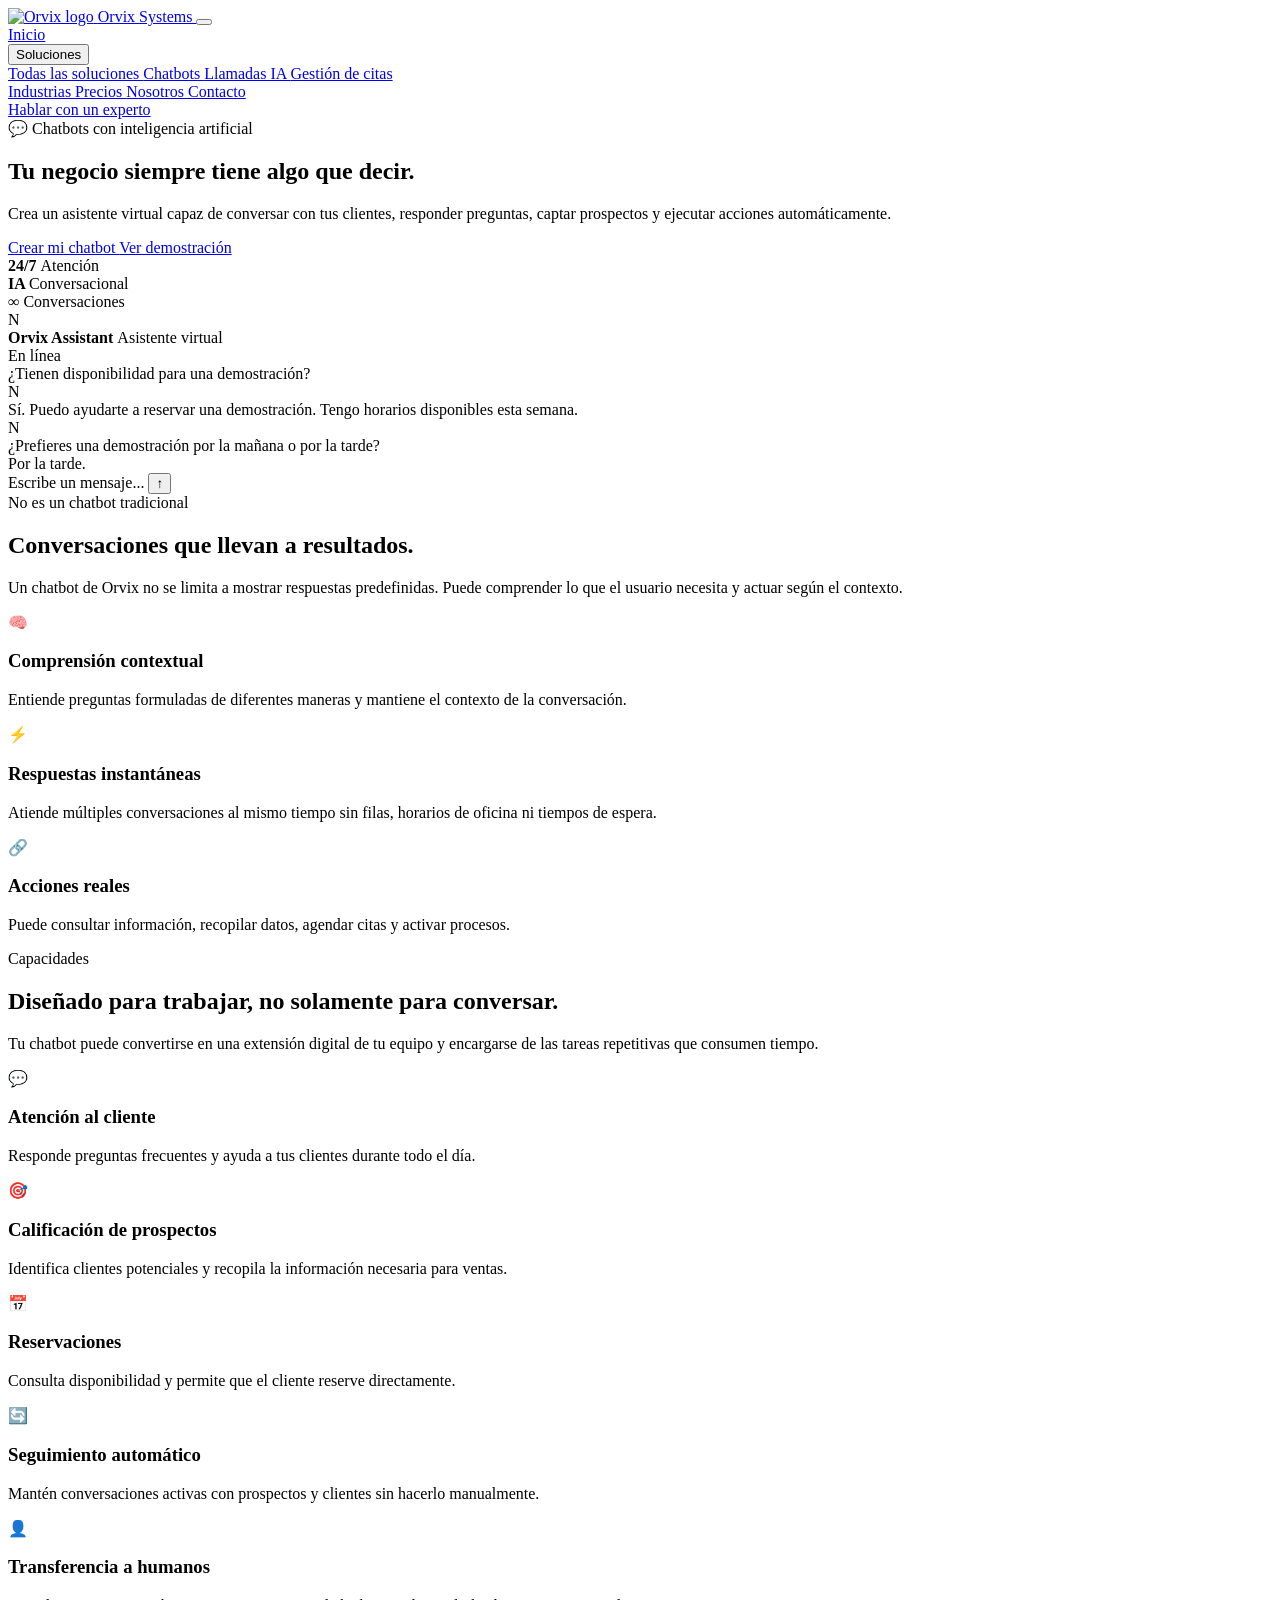
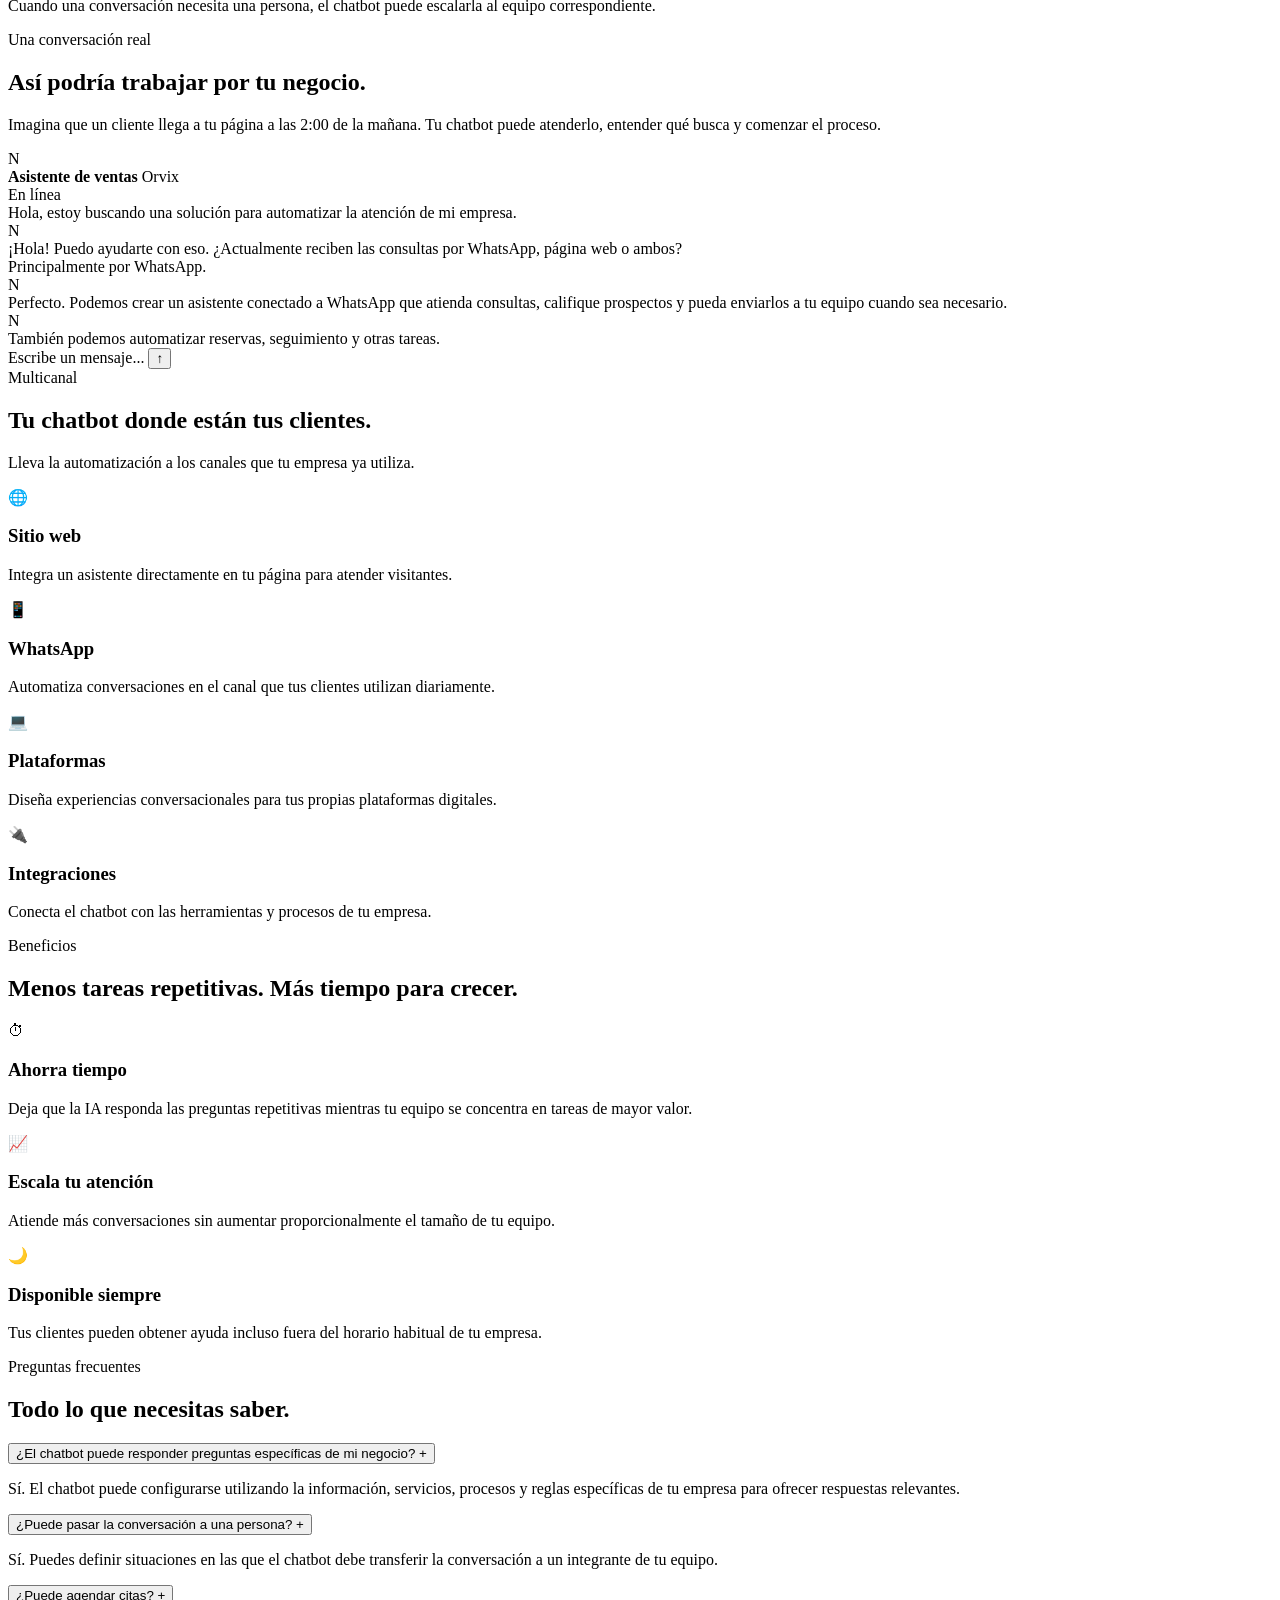
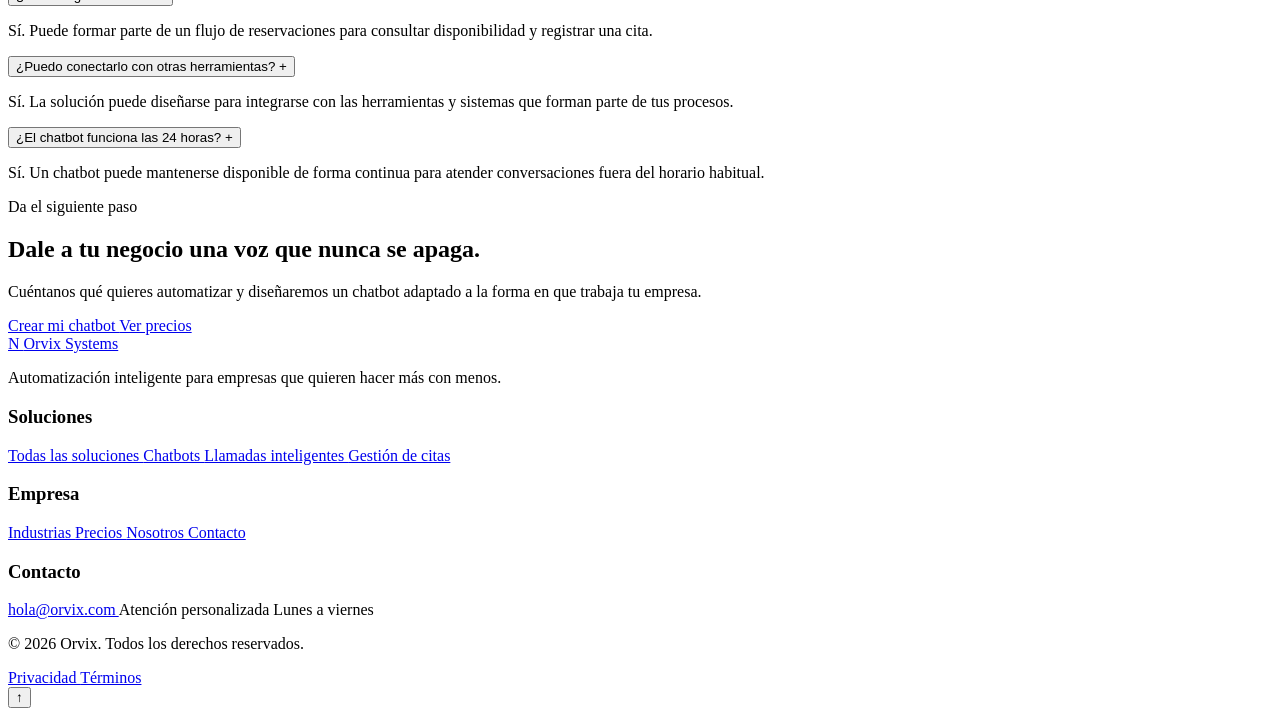
==== chatbots.html @ 1e793311 "Add files via upload" ====
<!DOCTYPE html>
<html lang="es">
<head>
    <meta charset="UTF-8">

    <meta
        name="viewport"
        content="width=device-width, initial-scale=1.0"
    >

    <meta
        name="description"
        content="Orvix crea soluciones de automatización inteligente para empresas: chatbots, llamadas automatizadas, gestión de citas y atención al cliente."
    >

    <meta
        name="keywords"
        content="Orvix, automatización, inteligencia artificial, chatbots, llamadas automatizadas, citas, WhatsApp, atención al cliente"
    >

    <meta name="author" content="Orvix">

    <title>Orvix Systems | Automatización inteligente para empresas</title>

    <!-- Favicon -->
    <link rel="icon" href="img/logo_orvix.jpeg">

    <!-- Tipografía -->
    <link rel="preconnect" href="https://fonts.googleapis.com">
    <link rel="preconnect" href="https://fonts.gstatic.com" crossorigin>

    <link
        href="https://fonts.googleapis.com/css2?family=Inter:wght@400;500;600;700;800&display=swap"
        rel="stylesheet"
    >

    <!-- CSS -->
    <link rel="stylesheet" href="css/style.css">
    <link rel="stylesheet" href="css/responsibe.css">
</head>

<body>

    <!-- =========================================================
         HEADER
    ========================================================== -->

    <header class="site-header">

        <div class="container">

            <nav class="navbar">

                <a href="index.html" class="logo" aria-label="Orvix inicio">

                    <span class="logo-mark">
                        <img src="img/logo_orvix.png" alt="Orvix logo" width="30" height="30">
                    </span>

                    <span class="logo-text">
                        Orvix Systems
                    </span>

                </a>

                <button class="nav-toggle"
                        type="button"
                        aria-label="Abrir menú"
                        aria-expanded="false"
                        aria-controls="main-menu">
                    <span></span>
                    <span></span>
                    <span></span>
                </button>

                <div class="nav-menu" id="main-menu">

                    <a href="index.html"
                       class="nav-link">
                        Inicio
                    </a>

                    <div class="nav-dropdown">

                        <button class="nav-link nav-dropdown-toggle"
                                type="button"
                                aria-expanded="false">

                            Soluciones

                        </button>

                        <div class="nav-dropdown-menu">

                            <a href="soluciones.html"
                               class="nav-dropdown-link">

                                Todas las soluciones

                            </a>

                            <a href="chatbots.html"
                               class="nav-dropdown-link active">

                                    Chatbots

                            </a>

                            <a href="llamadas.html"
                               class="nav-dropdown-link">

                                    Llamadas IA

                            </a>

                            <a href="citas.html"
                               class="nav-dropdown-link">

                                    Gestión de citas

                            </a>

                        </div>

                    </div>

                    <a href="industrias.html"
                       class="nav-link">

                        Industrias

                    </a>

                    <a href="precios.html"
                       class="nav-link">

                        Precios

                    </a>

                    <a href="nosotros.html"
                       class="nav-link">

                        Nosotros

                    </a>

                    <a href="contacto.html"
                       class="nav-link">

                        Contacto

                    </a>

                    <div class="nav-actions">

                        <a href="contacto.html"
                           class="btn btn-primary btn-sm">

                            Hablar con un experto

                        </a>

                    </div>

                </div>

            </nav>

        </div>

    </header>

    <main>

        <!-- =====================================================
             HERO
        ====================================================== -->

        <section class="hero">

            <div class="container">

                <div class="grid grid-2">

                    <div class="hero-content">

                        <span class="hero-label">
                            💬 Chatbots con inteligencia artificial
                        </span>

                        <h1 class="hero-title">

                            Tu negocio siempre
                            <span class="text-primary">
                                tiene algo que decir.
                            </span>

                        </h1>

                        <p class="hero-description">

                            Crea un asistente virtual capaz de conversar con
                            tus clientes, responder preguntas, captar
                            prospectos y ejecutar acciones automáticamente.

                        </p>

                        <div class="hero-actions">

                            <a href="contacto.html"
                               class="btn btn-primary btn-lg">

                                Crear mi chatbot

                            </a>

                            <a href="#demo"
                               class="btn btn-secondary btn-lg">

                                Ver demostración

                            </a>

                        </div>

                        <div class="hero-trust">

                            <div class="hero-trust-item">

                                <strong>
                                    24/7
                                </strong>

                                <span>
                                    Atención
                                </span>

                            </div>

                            <div class="hero-trust-item">

                                <strong>
                                    IA
                                </strong>

                                <span>
                                    Conversacional
                                </span>

                            </div>

                            <div class="hero-trust-item">

                                <strong>
                                    ∞
                                </strong>

                                <span>
                                    Conversaciones
                                </span>

                            </div>

                        </div>

                    </div>

                    <!-- VISTA PREVIA DEL CHATBOT -->

                    <div class="hero-visual">

                        <div class="demo-panel">

                            <div class="demo-panel-header">

                                <div class="demo-user">

                                    <div class="demo-avatar">
                                        N
                                    </div>

                                    <div>

                                        <strong>
                                            Orvix Assistant
                                        </strong>

                                        <span>
                                            Asistente virtual
                                        </span>

                                    </div>

                                </div>

                                <span class="automation-status">

                                    <i></i>

                                    En línea

                                </span>

                            </div>

                            <div class="chat-messages">

                                <div class="chat-message user">

                                    <div class="chat-bubble">

                                        ¿Tienen disponibilidad para una
                                        demostración?

                                    </div>

                                </div>

                                <div class="chat-message bot">

                                    <div class="chat-avatar">
                                        N
                                    </div>

                                    <div class="chat-bubble">

                                        Sí. Puedo ayudarte a reservar una
                                        demostración. Tengo horarios
                                        disponibles esta semana.

                                    </div>

                                </div>

                                <div class="chat-message bot">

                                    <div class="chat-avatar">
                                        N
                                    </div>

                                    <div class="chat-bubble">

                                        ¿Prefieres una demostración por la
                                        mañana o por la tarde?

                                    </div>

                                </div>

                                <div class="chat-message user">

                                    <div class="chat-bubble">

                                        Por la tarde.

                                    </div>

                                </div>

                            </div>

                            <div class="demo-input">

                                <span>
                                    Escribe un mensaje...
                                </span>

                                <button type="button">
                                    ↑
                                </button>

                            </div>

                        </div>

                    </div>

                </div>

            </div>

        </section>

        <!-- =====================================================
             INTRO
        ====================================================== -->

        <section class="section section-light">

            <div class="container">

                <div class="section-header">

                    <span class="section-label">
                        No es un chatbot tradicional
                    </span>

                    <h2 class="section-title">

                        Conversaciones que
                        <span class="text-primary">
                            llevan a resultados.
                        </span>

                    </h2>

                    <p class="section-description">

                        Un chatbot de Orvix no se limita a mostrar respuestas
                        predefinidas. Puede comprender lo que el usuario
                        necesita y actuar según el contexto.

                    </p>

                </div>

                <div class="grid grid-3">

                    <article class="card card-hover fade-up">

                        <div class="card-body">

                            <div class="card-icon">
                                🧠
                            </div>

                            <h3 class="card-title">
                                Comprensión contextual
                            </h3>

                            <p class="card-description">

                                Entiende preguntas formuladas de diferentes
                                maneras y mantiene el contexto de la
                                conversación.

                            </p>

                        </div>

                    </article>

                    <article class="card card-hover fade-up">

                        <div class="card-body">

                            <div class="card-icon">
                                ⚡
                            </div>

                            <h3 class="card-title">
                                Respuestas instantáneas
                            </h3>

                            <p class="card-description">

                                Atiende múltiples conversaciones al mismo
                                tiempo sin filas, horarios de oficina ni
                                tiempos de espera.

                            </p>

                        </div>

                    </article>

                    <article class="card card-hover fade-up">

                        <div class="card-body">

                            <div class="card-icon card-icon--green">
                                🔗
                            </div>

                            <h3 class="card-title">
                                Acciones reales
                            </h3>

                            <p class="card-description">

                                Puede consultar información, recopilar datos,
                                agendar citas y activar procesos.

                            </p>

                        </div>

                    </article>

                </div>

            </div>

        </section>

        <!-- =====================================================
             CAPABILITIES
        ====================================================== -->

        <section class="section">

            <div class="container">

                <div class="grid grid-2">

                    <div>

                        <span class="section-label">
                            Capacidades
                        </span>

                        <h2 class="section-title">

                            Diseñado para trabajar,
                            no solamente para conversar.

                        </h2>

                        <p class="section-description">

                            Tu chatbot puede convertirse en una extensión
                            digital de tu equipo y encargarse de las tareas
                            repetitivas que consumen tiempo.

                        </p>

                    </div>

                    <div class="benefits-list">

                        <div class="benefit-item">

                            <div class="card-icon">
                                💬
                            </div>

                            <div>

                                <h3>
                                    Atención al cliente
                                </h3>

                                <p>
                                    Responde preguntas frecuentes y ayuda a
                                    tus clientes durante todo el día.
                                </p>

                            </div>

                        </div>

                        <div class="benefit-item">

                            <div class="card-icon">
                                🎯
                            </div>

                            <div>

                                <h3>
                                    Calificación de prospectos
                                </h3>

                                <p>
                                    Identifica clientes potenciales y recopila
                                    la información necesaria para ventas.
                                </p>

                            </div>

                        </div>

                        <div class="benefit-item">

                            <div class="card-icon card-icon--green">
                                📅
                            </div>

                            <div>

                                <h3>
                                    Reservaciones
                                </h3>

                                <p>
                                    Consulta disponibilidad y permite que el
                                    cliente reserve directamente.
                                </p>

                            </div>

                        </div>

                        <div class="benefit-item">

                            <div class="card-icon">
                                🔄
                            </div>

                            <div>

                                <h3>
                                    Seguimiento automático
                                </h3>

                                <p>
                                    Mantén conversaciones activas con
                                    prospectos y clientes sin hacerlo
                                    manualmente.
                                </p>

                            </div>

                        </div>

                        <div class="benefit-item">

                            <div class="card-icon">
                                👤
                            </div>

                            <div>

                                <h3>
                                    Transferencia a humanos
                                </h3>

                                <p>
                                    Cuando una conversación necesita una
                                    persona, el chatbot puede escalarla al
                                    equipo correspondiente.
                                </p>

                            </div>

                        </div>

                    </div>

                </div>

            </div>

        </section>

        <!-- =====================================================
             DEMO
        ====================================================== -->

        <section class="section section-light"
                 id="demo">

            <div class="container">

                <div class="section-header">

                    <span class="section-label">
                        Una conversación real
                    </span>

                    <h2 class="section-title">

                        Así podría trabajar
                        <span class="text-primary">
                            por tu negocio.
                        </span>

                    </h2>

                    <p class="section-description">

                        Imagina que un cliente llega a tu página a las 2:00
                        de la mañana. Tu chatbot puede atenderlo, entender
                        qué busca y comenzar el proceso.

                    </p>

                </div>

                <div class="demo-wrapper">

                    <div class="demo-panel">

                        <div class="demo-panel-header">

                            <div class="demo-user">

                                <div class="demo-avatar">
                                    N
                                </div>

                                <div>

                                    <strong>
                                        Asistente de ventas
                                    </strong>

                                    <span>
                                        Orvix
                                    </span>

                                </div>

                            </div>

                            <span class="automation-status">

                                <i></i>

                                En línea

                            </span>

                        </div>

                        <div class="chat-messages">

                            <div class="chat-message user">

                                <div class="chat-bubble">

                                    Hola, estoy buscando una solución para
                                    automatizar la atención de mi empresa.

                                </div>

                            </div>

                            <div class="chat-message bot">

                                <div class="chat-avatar">
                                    N
                                </div>

                                <div class="chat-bubble">

                                    ¡Hola! Puedo ayudarte con eso.
                                    ¿Actualmente reciben las consultas por
                                    WhatsApp, página web o ambos?

                                </div>

                            </div>

                            <div class="chat-message user">

                                <div class="chat-bubble">

                                    Principalmente por WhatsApp.

                                </div>

                            </div>

                            <div class="chat-message bot">

                                <div class="chat-avatar">
                                    N
                                </div>

                                <div class="chat-bubble">

                                    Perfecto. Podemos crear un asistente
                                    conectado a WhatsApp que atienda consultas,
                                    califique prospectos y pueda enviarlos a
                                    tu equipo cuando sea necesario.

                                </div>

                            </div>

                            <div class="chat-message bot">

                                <div class="chat-avatar">
                                    N
                                </div>

                                <div class="chat-bubble">

                                    También podemos automatizar reservas,
                                    seguimiento y otras tareas.

                                </div>

                            </div>

                        </div>

                        <div class="demo-input">

                            <span>
                                Escribe un mensaje...
                            </span>

                            <button type="button">
                                ↑
                            </button>

                        </div>

                    </div>

                </div>

            </div>

        </section>

        <!-- =====================================================
             CHANNELS
        ====================================================== -->

        <section class="section">

            <div class="container">

                <div class="section-header">

                    <span class="section-label">
                        Multicanal
                    </span>

                    <h2 class="section-title">
                        Tu chatbot donde están tus clientes.
                    </h2>

                    <p class="section-description">

                        Lleva la automatización a los canales que tu empresa
                        ya utiliza.

                    </p>

                </div>

                <div class="grid grid-4">

                    <article class="card card-hover fade-up">

                        <div class="card-body">

                            <div class="card-icon">
                                🌐
                            </div>

                            <h3 class="card-title">
                                Sitio web
                            </h3>

                            <p class="card-description">

                                Integra un asistente directamente en tu página
                                para atender visitantes.

                            </p>

                        </div>

                    </article>

                    <article class="card card-hover fade-up">

                        <div class="card-body">

                            <div class="card-icon">
                                📱
                            </div>

                            <h3 class="card-title">
                                WhatsApp
                            </h3>

                            <p class="card-description">

                                Automatiza conversaciones en el canal que tus
                                clientes utilizan diariamente.

                            </p>

                        </div>

                    </article>

                    <article class="card card-hover fade-up">

                        <div class="card-body">

                            <div class="card-icon">
                                💻
                            </div>

                            <h3 class="card-title">
                                Plataformas
                            </h3>

                            <p class="card-description">

                                Diseña experiencias conversacionales para tus
                                propias plataformas digitales.

                            </p>

                        </div>

                    </article>

                    <article class="card card-hover fade-up">

                        <div class="card-body">

                            <div class="card-icon card-icon--green">
                                🔌
                            </div>

                            <h3 class="card-title">
                                Integraciones
                            </h3>

                            <p class="card-description">

                                Conecta el chatbot con las herramientas y
                                procesos de tu empresa.

                            </p>

                        </div>

                    </article>

                </div>

            </div>

        </section>

        <!-- =====================================================
             BUSINESS BENEFITS
        ====================================================== -->

        <section class="section section-light">

            <div class="container">

                <div class="section-header">

                    <span class="section-label">
                        Beneficios
                    </span>

                    <h2 class="section-title">
                        Menos tareas repetitivas.
                        Más tiempo para crecer.
                    </h2>

                </div>

                <div class="grid grid-3">

                    <article class="card fade-up">

                        <div class="card-body">

                            <div class="card-icon">
                                ⏱
                            </div>

                            <h3 class="card-title">
                                Ahorra tiempo
                            </h3>

                            <p class="card-description">

                                Deja que la IA responda las preguntas
                                repetitivas mientras tu equipo se concentra en
                                tareas de mayor valor.

                            </p>

                        </div>

                    </article>

                    <article class="card fade-up">

                        <div class="card-body">

                            <div class="card-icon">
                                📈
                            </div>

                            <h3 class="card-title">
                                Escala tu atención
                            </h3>

                            <p class="card-description">

                                Atiende más conversaciones sin aumentar
                                proporcionalmente el tamaño de tu equipo.

                            </p>

                        </div>

                    </article>

                    <article class="card fade-up">

                        <div class="card-body">

                            <div class="card-icon card-icon--green">
                                🌙
                            </div>

                            <h3 class="card-title">
                                Disponible siempre
                            </h3>

                            <p class="card-description">

                                Tus clientes pueden obtener ayuda incluso
                                fuera del horario habitual de tu empresa.

                            </p>

                        </div>

                    </article>

                </div>

            </div>

        </section>

        <!-- =====================================================
             FAQ
        ====================================================== -->

        <section class="section">

            <div class="container">

                <div class="section-header">

                    <span class="section-label">
                        Preguntas frecuentes
                    </span>

                    <h2 class="section-title">
                        Todo lo que necesitas saber.
                    </h2>

                </div>

                <div class="accordion">

                    <div class="accordion-item">

                        <button class="accordion-header"
                                type="button"
                                aria-expanded="false">

                            <span>
                                ¿El chatbot puede responder preguntas
                                específicas de mi negocio?
                            </span>

                            <span class="accordion-icon">
                                +
                            </span>

                        </button>

                        <div class="accordion-content">

                            <p>

                                Sí. El chatbot puede configurarse utilizando
                                la información, servicios, procesos y reglas
                                específicas de tu empresa para ofrecer
                                respuestas relevantes.

                            </p>

                        </div>

                    </div>

                    <div class="accordion-item">

                        <button class="accordion-header"
                                type="button"
                                aria-expanded="false">

                            <span>
                                ¿Puede pasar la conversación a una persona?
                            </span>

                            <span class="accordion-icon">
                                +
                            </span>

                        </button>

                        <div class="accordion-content">

                            <p>

                                Sí. Puedes definir situaciones en las que el
                                chatbot debe transferir la conversación a un
                                integrante de tu equipo.

                            </p>

                        </div>

                    </div>

                    <div class="accordion-item">

                        <button class="accordion-header"
                                type="button"
                                aria-expanded="false">

                            <span>
                                ¿Puede agendar citas?
                            </span>

                            <span class="accordion-icon">
                                +
                            </span>

                        </button>

                        <div class="accordion-content">

                            <p>

                                Sí. Puede formar parte de un flujo de
                                reservaciones para consultar disponibilidad y
                                registrar una cita.

                            </p>

                        </div>

                    </div>

                    <div class="accordion-item">

                        <button class="accordion-header"
                                type="button"
                                aria-expanded="false">

                            <span>
                                ¿Puedo conectarlo con otras herramientas?
                            </span>

                            <span class="accordion-icon">
                                +
                            </span>

                        </button>

                        <div class="accordion-content">

                            <p>

                                Sí. La solución puede diseñarse para
                                integrarse con las herramientas y sistemas que
                                forman parte de tus procesos.

                            </p>

                        </div>

                    </div>

                    <div class="accordion-item">

                        <button class="accordion-header"
                                type="button"
                                aria-expanded="false">

                            <span>
                                ¿El chatbot funciona las 24 horas?
                            </span>

                            <span class="accordion-icon">
                                +
                            </span>

                        </button>

                        <div class="accordion-content">

                            <p>

                                Sí. Un chatbot puede mantenerse disponible de
                                forma continua para atender conversaciones
                                fuera del horario habitual.

                            </p>

                        </div>

                    </div>

                </div>

            </div>

        </section>

        <!-- =====================================================
             CTA
        ====================================================== -->

        <section class="section section-blue">

            <div class="container">

                <div class="cta">

                    <div class="cta-content">

                        <span class="section-label">
                            Da el siguiente paso
                        </span>

                        <h2>
                            Dale a tu negocio una voz
                            que nunca se apaga.
                        </h2>

                        <p>

                            Cuéntanos qué quieres automatizar y diseñaremos
                            un chatbot adaptado a la forma en que trabaja tu
                            empresa.

                        </p>

                    </div>

                    <div class="cta-actions">

                        <a href="contacto.html"
                           class="btn btn-primary btn-lg">

                            Crear mi chatbot

                        </a>

                        <a href="precios.html"
                           class="btn btn-secondary btn-lg">

                            Ver precios

                        </a>

                    </div>

                </div>

            </div>

        </section>

    </main>

    <!-- =========================================================
         FOOTER
    ========================================================== -->

    <footer class="site-footer">

        <div class="container">

            <div class="footer-grid">

                <!-- Marca -->

                <div class="footer-brand">

                    <a
                        href="index.html"
                        class="logo"
                    >

                        <span class="logo-mark">
                            N
                        </span>

                        <span class="logo-text">
                            Orvix Systems
                        </span>

                    </a>

                    <p>
                        Automatización inteligente para empresas que
                        quieren hacer más con menos.
                    </p>

                </div>

                <!-- Soluciones -->

                <div class="footer-column">

                    <h3>
                        Soluciones
                    </h3>

                    <a href="soluciones.html">
                        Todas las soluciones
                    </a>

                    <a href="chatbots.html">
                        Chatbots
                    </a>

                    <a href="llamadas.html">
                        Llamadas inteligentes
                    </a>

                    <a href="citas.html">
                        Gestión de citas
                    </a>

                </div>

                <!-- Empresa -->

                <div class="footer-column">

                    <h3>
                        Empresa
                    </h3>

                    <a href="industrias.html">
                        Industrias
                    </a>

                    <a href="precios.html">
                        Precios
                    </a>

                    <a href="nosotros.html">
                        Nosotros
                    </a>

                    <a href="contacto.html">
                        Contacto
                    </a>

                </div>

                <!-- Contacto -->

                <div class="footer-column">

                    <h3>
                        Contacto
                    </h3>

                    <a href="mailto:hola@orvix.com">
                        hola@orvix.com
                    </a>

                    <span>
                        Atención personalizada
                    </span>

                    <span>
                        Lunes a viernes
                    </span>

                </div>

            </div>

            <div class="footer-bottom">

                <p>
                    © 2026 Orvix. Todos los derechos reservados.
                </p>

                <div class="footer-legal">

                    <a href="#">
                        Privacidad
                    </a>

                    <a href="#">
                        Términos
                    </a>

                </div>

            </div>

        </div>

    </footer>

    <!-- =========================================================
         BACK TO TOP
    ========================================================== -->

    <button class="back-to-top"
            type="button"
            data-back-to-top
            aria-label="Volver arriba">

        ↑

    </button>

    <!-- =========================================================
         JAVASCRIPT
    ========================================================== -->

    <script src="js/main.js"></script>

    <script
    src="https://link.digitalownersystem.com/js/external-tracking.js"
    data-tracking-id="tk_594acd9ea93d4fae8b400f0cfb126860">
    </script>

</body>
</html>
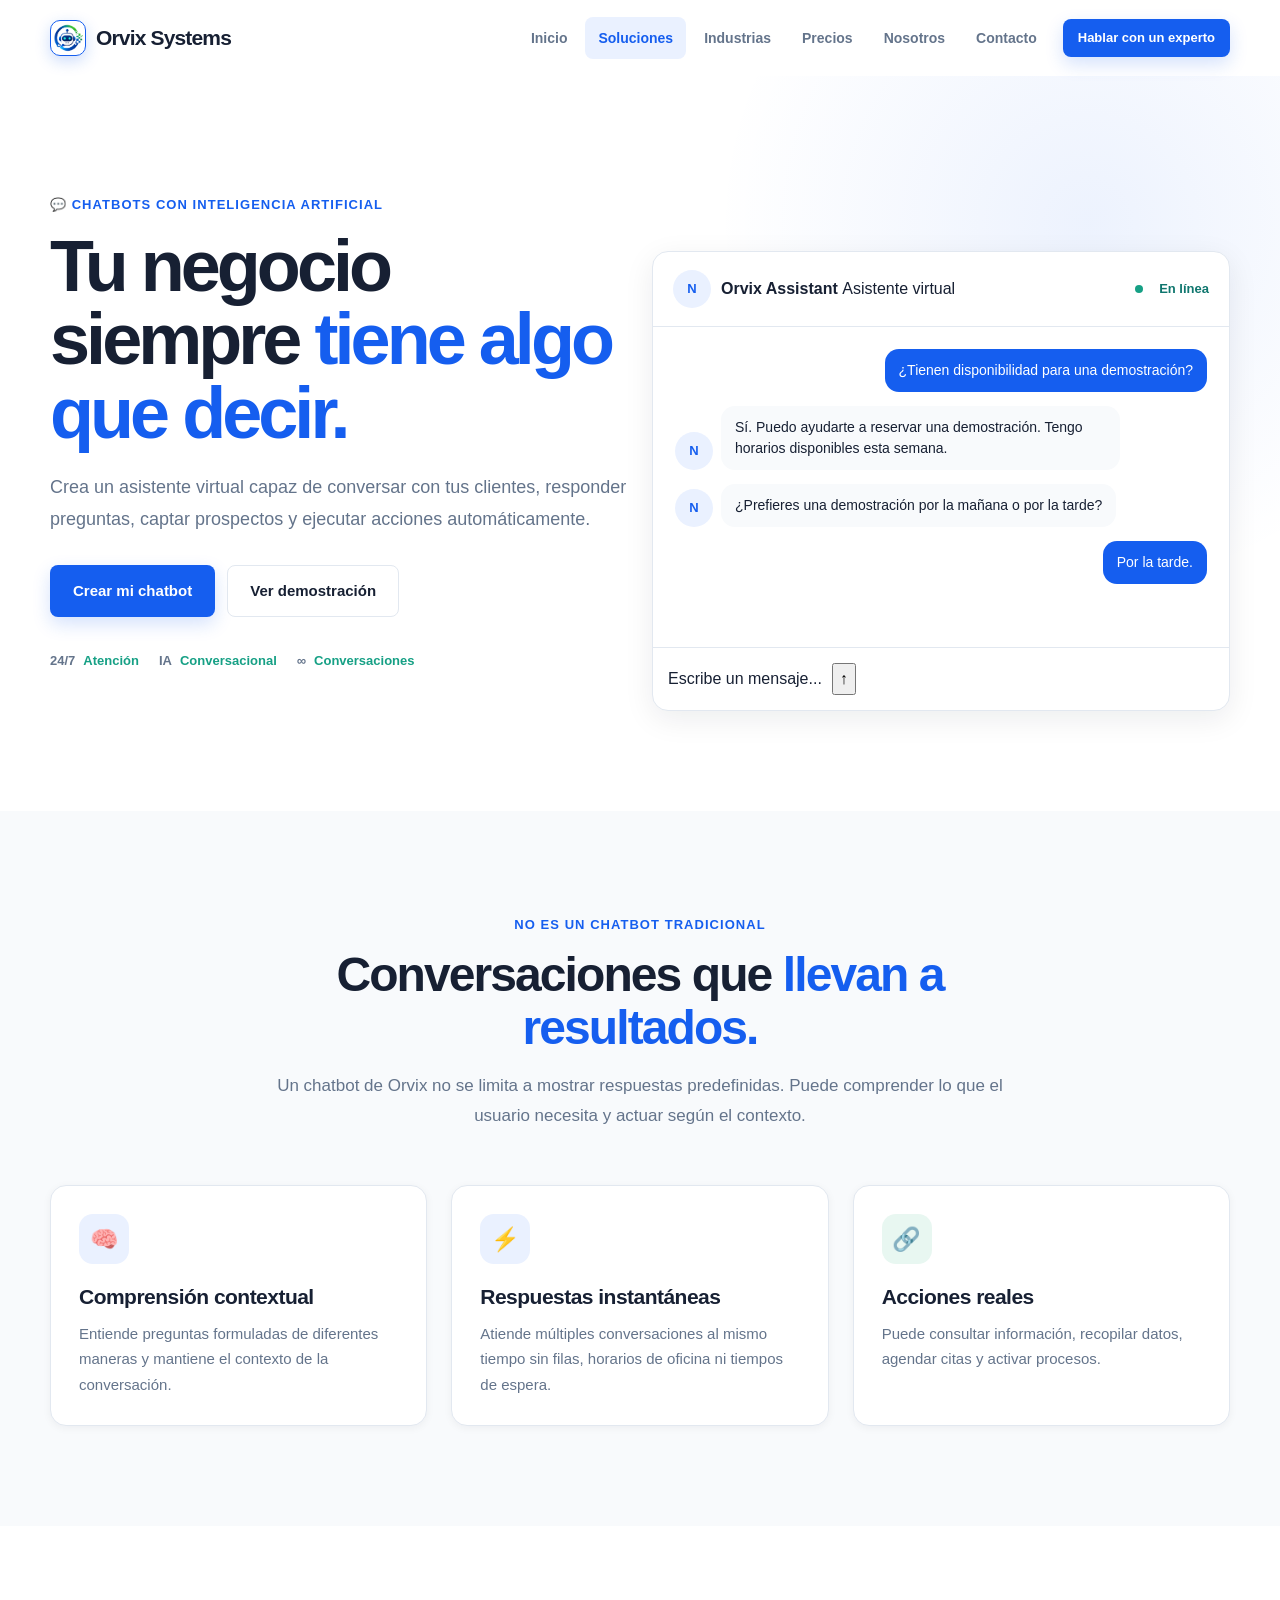
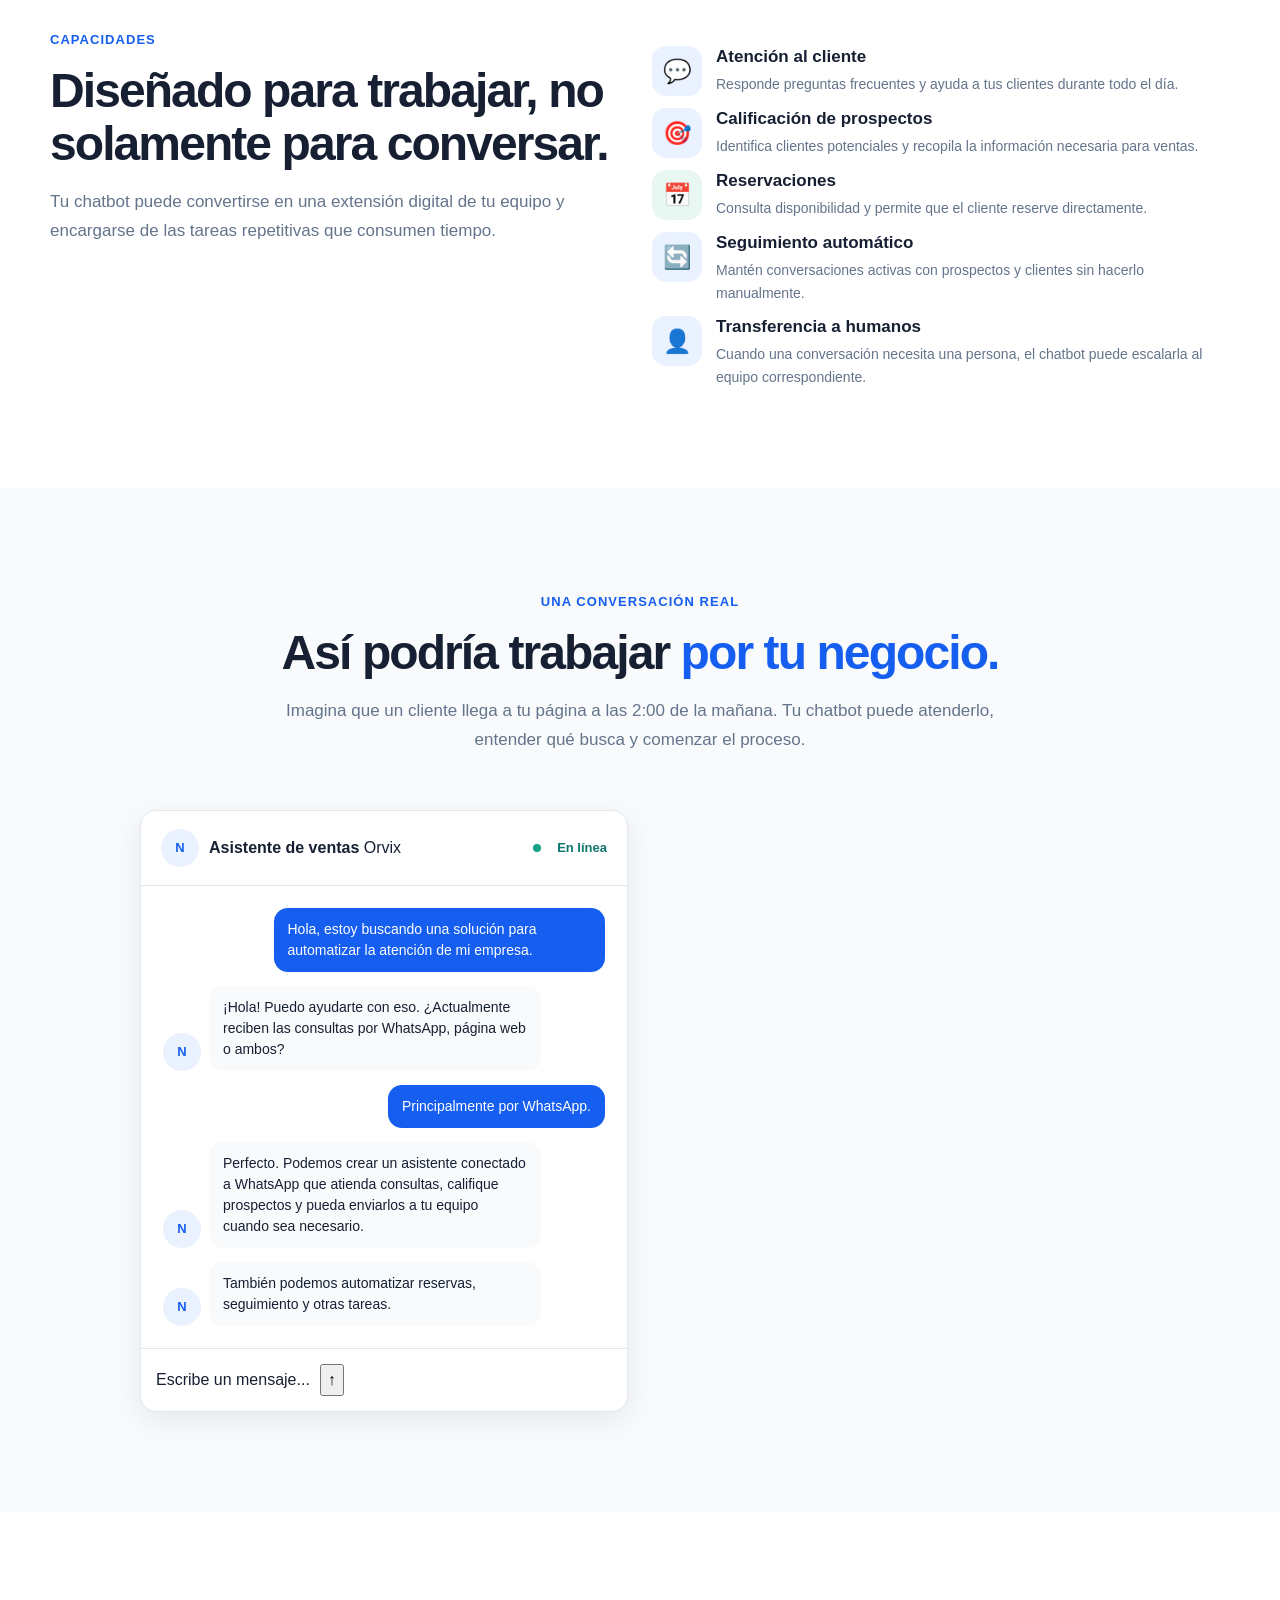
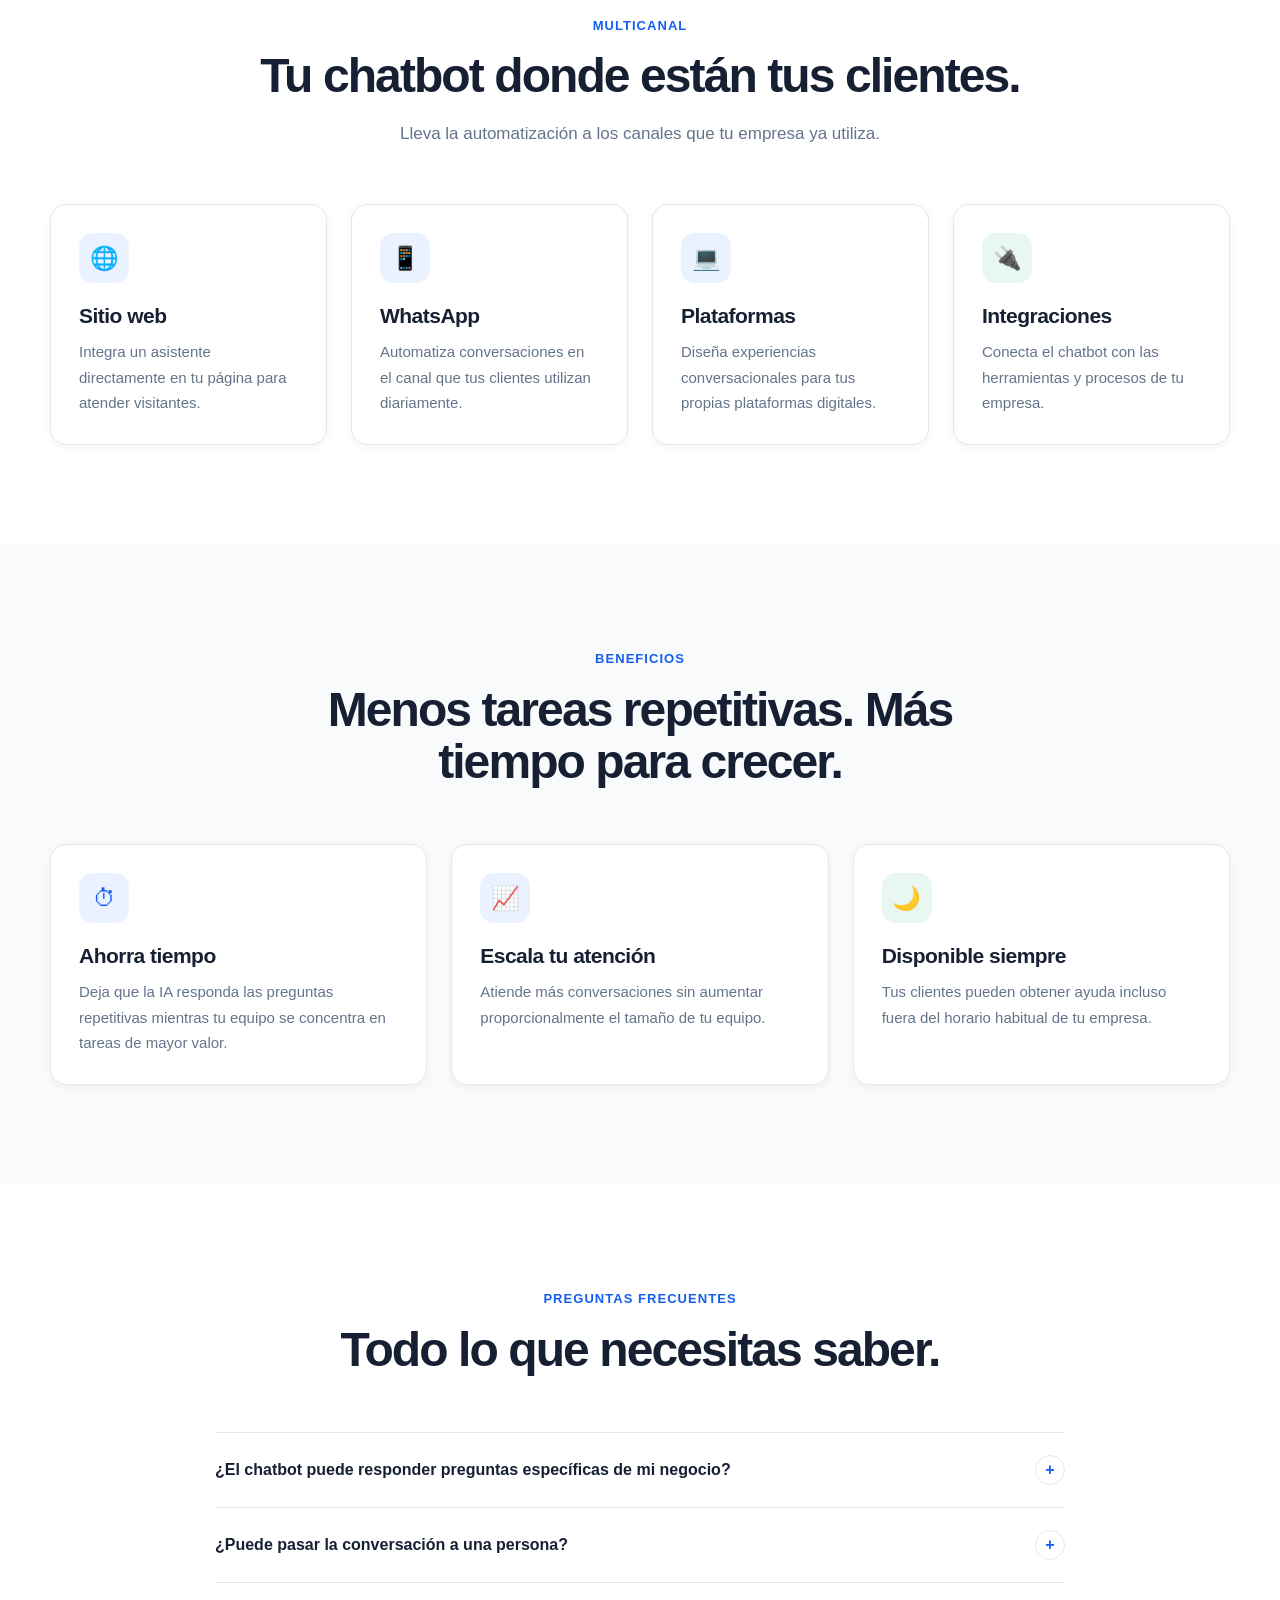
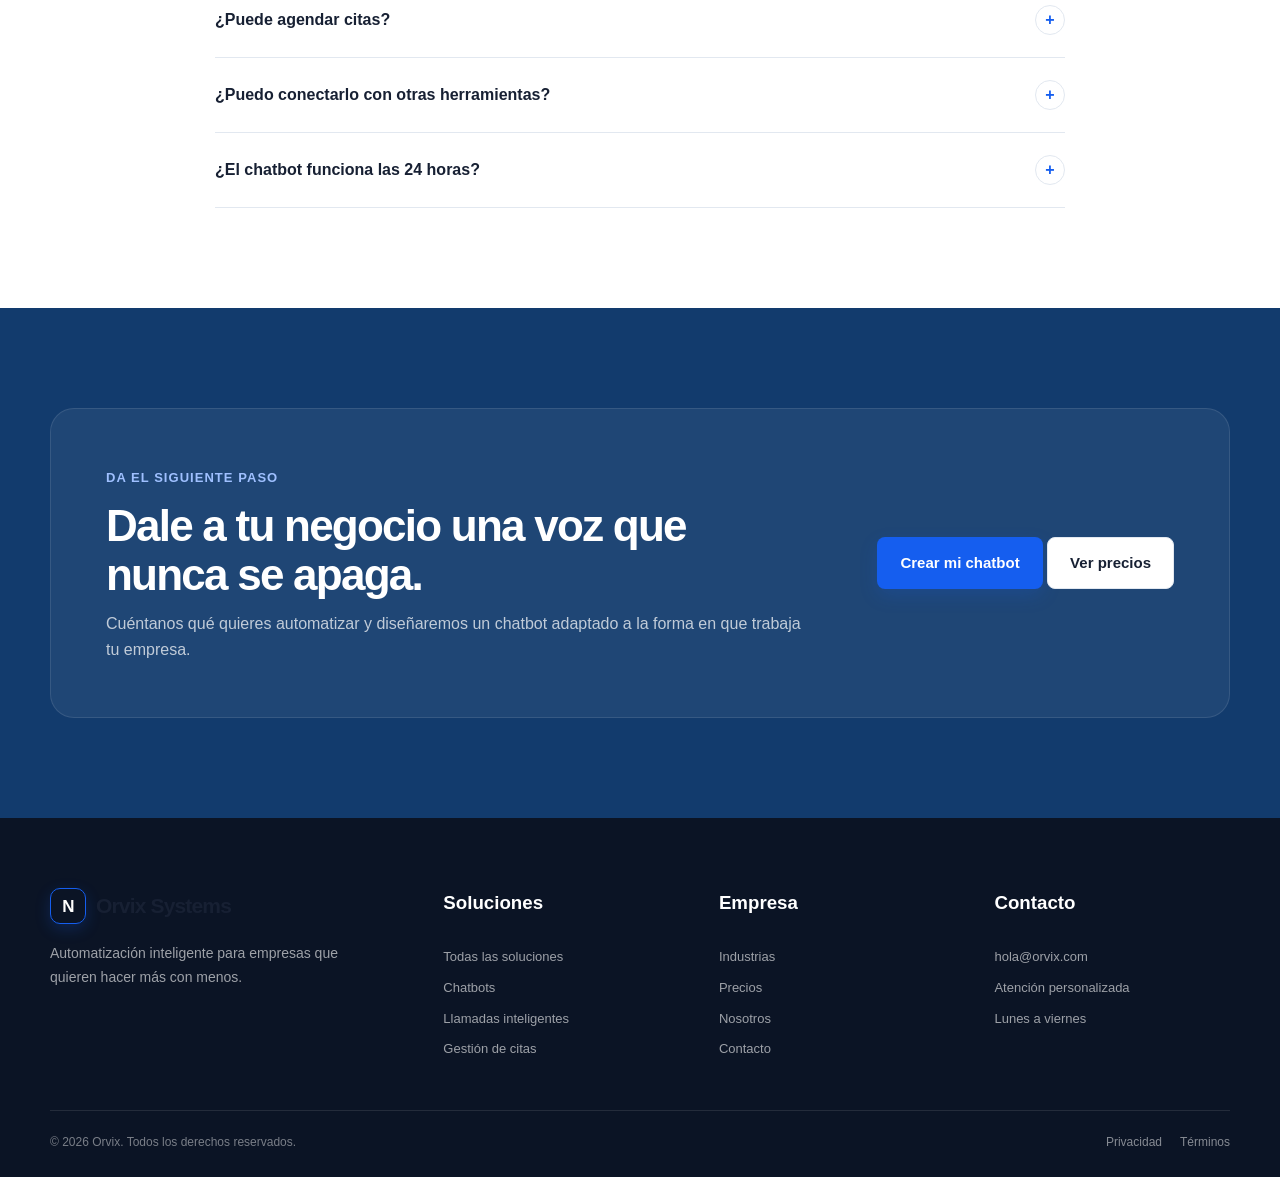
==== commit 531d22df: "Fix script tag formatting for external tracking" ====
--- a/chatbots.html
+++ b/chatbots.html
@@ -1425,9 +1425,9 @@
 
     <script src="js/main.js"></script>
 
-    <script
-    src="https://link.digitalownersystem.com/js/external-tracking.js"
-    data-tracking-id="tk_594acd9ea93d4fae8b400f0cfb126860">
+    <script>
+      src = "https://link.digitalownersystem.com/js/external-tracking.js"
+      data-tracking-id = >"tk_594acd9ea93d4fae8b400f0cfb126860"
     </script>
 
 </body>
--- a/css/style.css
+++ b/css/style.css
@@ -0,0 +1,2027 @@
+/* =========================================================
+   NEXABOT
+   MAIN STYLESHEET
+========================================================= */
+
+
+/* =========================================================
+   ROOT
+========================================================= */
+
+:root {
+    --primary: #155eef;
+    --primary-dark: #123b6d;
+    --primary-light: #eaf1ff;
+
+    --green: #16a085;
+    --green-dark: #0f766e;
+    --green-light: #e8f7f1;
+
+    --white: #ffffff;
+    --black: #0f172a;
+
+    --text: #172033;
+    --text-secondary: #64748b;
+    --text-light: #94a3b8;
+
+    --bg: #ffffff;
+    --bg-light: #f8fafc;
+    --bg-soft: #f1f5f9;
+
+    --border: #e2e8f0;
+    --border-light: #edf2f7;
+
+    --danger: #dc2626;
+
+    --shadow-sm: 0 2px 8px rgba(15, 23, 42, 0.05);
+    --shadow: 0 8px 30px rgba(15, 23, 42, 0.08);
+    --shadow-lg: 0 20px 50px rgba(15, 23, 42, 0.12);
+
+    --radius-sm: 8px;
+    --radius: 12px;
+    --radius-lg: 16px;
+    --radius-xl: 24px;
+    --radius-full: 999px;
+
+    --container: 1180px;
+
+    --header-height: 76px;
+
+    --transition: 0.25s ease;
+
+    --font:
+        "Inter",
+        -apple-system,
+        BlinkMacSystemFont,
+        "Segoe UI",
+        Roboto,
+        Helvetica,
+        Arial,
+        sans-serif;
+}
+
+
+/* =========================================================
+   RESET
+========================================================= */
+
+*,
+*::before,
+*::after {
+    box-sizing: border-box;
+}
+
+html {
+    scroll-behavior: smooth;
+    scroll-padding-top: 90px;
+}
+
+body {
+    margin: 0;
+    padding: 0;
+
+    font-family: var(--font);
+    font-size: 16px;
+    line-height: 1.6;
+
+    color: var(--text);
+    background: var(--bg);
+
+    -webkit-font-smoothing: antialiased;
+    text-rendering: optimizeLegibility;
+}
+
+body.menu-open {
+    overflow: hidden;
+}
+
+img {
+    display: block;
+    max-width: 100%;
+}
+
+button,
+input,
+textarea,
+select {
+    font: inherit;
+}
+
+button {
+    cursor: pointer;
+}
+
+a {
+    color: inherit;
+    text-decoration: none;
+}
+
+ul,
+ol {
+    margin: 0;
+    padding: 0;
+    list-style: none;
+}
+
+h1,
+h2,
+h3,
+h4,
+h5,
+h6,
+p {
+    margin-top: 0;
+}
+
+
+/* =========================================================
+   ACCESSIBILITY
+========================================================= */
+
+button:focus-visible,
+a:focus-visible,
+input:focus-visible,
+textarea:focus-visible,
+select:focus-visible {
+    outline: 3px solid rgba(21, 94, 239, 0.25);
+    outline-offset: 3px;
+}
+
+
+/* =========================================================
+   CONTAINER
+========================================================= */
+
+.container {
+    width: min(100% - 40px, var(--container));
+    margin-inline: auto;
+}
+
+
+/* =========================================================
+   SECTIONS
+========================================================= */
+
+.section {
+    padding: 100px 0;
+}
+
+.section-light {
+    background: var(--bg-light);
+}
+
+.section-blue {
+    background: var(--primary-dark);
+    color: var(--white);
+}
+
+.section-header {
+    max-width: 760px;
+    margin: 0 auto 55px;
+    text-align: center;
+}
+
+.section-header-left {
+    margin-left: 0;
+    text-align: left;
+}
+
+.section-label,
+.hero-label {
+    display: inline-flex;
+    align-items: center;
+
+    margin-bottom: 14px;
+
+    color: var(--primary);
+    font-size: 13px;
+    font-weight: 700;
+    letter-spacing: 0.08em;
+    text-transform: uppercase;
+}
+
+.section-blue .section-label {
+    color: #9fc0ff;
+}
+
+.section-title {
+    margin-bottom: 16px;
+
+    font-size: clamp(32px, 4vw, 48px);
+    line-height: 1.1;
+    letter-spacing: -0.04em;
+
+    color: var(--text);
+}
+
+.section-blue .section-title,
+.section-blue h2,
+.section-blue h3 {
+    color: var(--white);
+}
+
+.section-description {
+    margin-bottom: 0;
+
+    color: var(--text-secondary);
+    font-size: 17px;
+    line-height: 1.75;
+}
+
+.section-blue .section-description {
+    color: rgba(255, 255, 255, 0.75);
+}
+
+
+/* =========================================================
+   GRID
+========================================================= */
+
+.grid {
+    display: grid;
+    gap: 24px;
+}
+
+.grid-2 {
+    grid-template-columns: repeat(2, minmax(0, 1fr));
+}
+
+.grid-3 {
+    grid-template-columns: repeat(3, minmax(0, 1fr));
+}
+
+.grid-4 {
+    grid-template-columns: repeat(4, minmax(0, 1fr));
+}
+
+
+/* =========================================================
+   HEADER
+========================================================= */
+
+.site-header {
+    position: sticky;
+    top: 0;
+    z-index: 1000;
+
+    height: var(--header-height);
+
+    background: rgba(255, 255, 255, 0.96);
+    border-bottom: 1px solid transparent;
+
+    transition:
+        background var(--transition),
+        box-shadow var(--transition),
+        border-color var(--transition);
+}
+
+.site-header.scrolled {
+    border-color: var(--border);
+    box-shadow: var(--shadow-sm);
+    backdrop-filter: blur(14px);
+}
+
+.navbar {
+    position: relative;
+
+    height: var(--header-height);
+
+    display: flex;
+    align-items: center;
+    justify-content: space-between;
+}
+
+
+/* =========================================================
+   LOGO
+========================================================= */
+
+.logo {
+    display: inline-flex;
+    align-items: center;
+    gap: 10px;
+
+    flex-shrink: 0;
+
+    font-size: 21px;
+    font-weight: 800;
+    letter-spacing: -0.04em;
+}
+
+.logo-mark {
+    width: 36px;
+    height: 36px;
+
+    display: grid;
+    place-items: center;
+
+    border: 1px solid;
+    border-radius: 10px;
+    border-color: var(--primary);
+
+    background: transparent;
+    color: var(--white);
+
+    font-size: 17px;
+    font-weight: 800;
+
+    box-shadow: 0 5px 15px rgba(21, 94, 239, 0.22);
+}
+
+.logo-text {
+    color: var(--text);
+}
+
+.logo-text span {
+    color: var(--primary);
+}
+
+
+/* =========================================================
+   NAVIGATION
+========================================================= */
+
+.nav-menu {
+    display: flex;
+    align-items: center;
+    gap: 5px;
+
+    height: 100%;
+}
+
+.nav-link {
+    position: relative;
+
+    display: inline-flex;
+    align-items: center;
+    justify-content: center;
+    gap: 6px;
+
+    min-height: 42px;
+    padding: 8px 13px;
+
+    border: 0;
+    border-radius: var(--radius-sm);
+
+    background: transparent;
+    color: var(--text-secondary);
+
+    font-size: 14px;
+    font-weight: 600;
+
+    transition:
+        color var(--transition),
+        background var(--transition);
+}
+
+.nav-link:hover {
+    color: var(--primary);
+    background: var(--primary-light);
+}
+
+.nav-link.active {
+    color: var(--primary);
+    background: var(--primary-light);
+}
+
+.nav-arrow {
+    display: inline-block;
+
+    font-size: 14px;
+    line-height: 1;
+
+    transition: transform var(--transition);
+}
+
+.nav-dropdown.open .nav-arrow {
+    transform: rotate(180deg);
+}
+
+
+/* =========================================================
+   DESKTOP DROPDOWN
+========================================================= */
+
+.nav-dropdown {
+    position: relative;
+}
+
+.nav-dropdown-menu {
+    position: absolute;
+    top: calc(100% + 8px);
+    left: 0;
+
+    min-width: 220px;
+
+    padding: 8px;
+
+    background: var(--white);
+    border: 1px solid var(--border);
+    border-radius: var(--radius);
+
+    box-shadow: var(--shadow-lg);
+
+    opacity: 0;
+    visibility: hidden;
+    transform: translateY(-5px);
+
+    transition:
+        opacity var(--transition),
+        visibility var(--transition),
+        transform var(--transition);
+
+    z-index: 1100;
+}
+
+.nav-dropdown.open .nav-dropdown-menu {
+    opacity: 1;
+    visibility: visible;
+    transform: translateY(0);
+}
+
+.nav-dropdown-link {
+    display: flex;
+    align-items: center;
+
+    min-height: 42px;
+    padding: 10px 12px;
+
+    border-radius: 8px;
+
+    color: var(--text-secondary);
+
+    font-size: 14px;
+    font-weight: 600;
+
+    transition:
+        color var(--transition),
+        background var(--transition);
+}
+
+.nav-dropdown-link:hover,
+.nav-dropdown-link.active {
+    color: var(--primary);
+    background: var(--primary-light);
+}
+
+
+/* =========================================================
+   NAV ACTIONS
+========================================================= */
+
+.nav-actions {
+    display: flex;
+    align-items: center;
+
+    margin-left: 8px;
+}
+
+
+/* =========================================================
+   MOBILE MENU BUTTON
+========================================================= */
+
+.nav-toggle {
+    display: none;
+
+    width: 44px;
+    height: 44px;
+
+    align-items: center;
+    justify-content: center;
+    flex-direction: column;
+    gap: 5px;
+
+    padding: 0;
+
+    border: 1px solid var(--border);
+    border-radius: var(--radius-sm);
+
+    background: var(--white);
+}
+
+.nav-toggle span {
+    display: block;
+
+    width: 19px;
+    height: 2px;
+
+    border-radius: 10px;
+
+    background: var(--text);
+
+    transition: transform var(--transition), opacity var(--transition);
+}
+
+.nav-toggle.active span:nth-child(1) {
+    transform: translateY(7px) rotate(45deg);
+}
+
+.nav-toggle.active span:nth-child(2) {
+    opacity: 0;
+}
+
+.nav-toggle.active span:nth-child(3) {
+    transform: translateY(-7px) rotate(-45deg);
+}
+
+
+/* =========================================================
+   BUTTONS
+========================================================= */
+
+.btn {
+    display: inline-flex;
+    align-items: center;
+    justify-content: center;
+    gap: 8px;
+
+    min-height: 44px;
+    padding: 10px 18px;
+
+    border: 1px solid transparent;
+    border-radius: var(--radius-sm);
+
+    font-size: 14px;
+    font-weight: 700;
+
+    transition:
+        transform var(--transition),
+        background var(--transition),
+        border-color var(--transition),
+        color var(--transition),
+        box-shadow var(--transition);
+}
+
+.btn:hover {
+    transform: translateY(-1px);
+}
+
+.btn-primary {
+    background: var(--primary);
+    color: var(--white);
+
+    box-shadow: 0 7px 18px rgba(21, 94, 239, 0.18);
+}
+
+.btn-primary:hover {
+    background: #0f4fd1;
+}
+
+.btn-secondary {
+    background: var(--white);
+    color: var(--text);
+
+    border-color: var(--border);
+}
+
+.btn-secondary:hover {
+    border-color: #cbd5e1;
+    background: var(--bg-light);
+}
+
+.btn-accent {
+    background: var(--green);
+    color: var(--white);
+}
+
+.btn-accent:hover {
+    background: var(--green-dark);
+}
+
+.btn-text {
+    padding-inline: 0;
+
+    background: transparent;
+    color: var(--primary);
+}
+
+.btn-sm {
+    min-height: 38px;
+    padding: 8px 14px;
+    font-size: 13px;
+}
+
+.btn-lg {
+    min-height: 52px;
+    padding: 13px 22px;
+    font-size: 15px;
+}
+
+
+/* =========================================================
+   HERO
+========================================================= */
+
+.hero {
+    position: relative;
+
+    padding: 115px 0 100px;
+
+    overflow: hidden;
+
+    background:
+        radial-gradient(
+            circle at 85% 20%,
+            rgba(21, 94, 239, 0.08),
+            transparent 30%
+        ),
+        var(--white);
+}
+
+.hero-content {
+    max-width: 850px;
+}
+
+.hero-title {
+    max-width: 900px;
+
+    margin-bottom: 22px;
+
+    font-size: clamp(42px, 6vw, 72px);
+    line-height: 1.02;
+    letter-spacing: -0.055em;
+
+    color: var(--text);
+}
+
+.hero-description {
+    max-width: 720px;
+
+    margin-bottom: 30px;
+
+    color: var(--text-secondary);
+
+    font-size: 18px;
+    line-height: 1.75;
+}
+
+.hero-actions {
+    display: flex;
+    flex-wrap: wrap;
+    gap: 12px;
+
+    margin-bottom: 34px;
+}
+
+.hero-trust {
+    display: flex;
+    flex-wrap: wrap;
+    gap: 20px;
+}
+
+.hero-trust-item {
+    display: inline-flex;
+    align-items: center;
+    gap: 8px;
+
+    color: var(--text-secondary);
+
+    font-size: 13px;
+    font-weight: 600;
+}
+
+.hero-trust-item span {
+    color: var(--green);
+    font-weight: 800;
+}
+
+.hero-visual {
+    margin-top: 60px;
+}
+
+
+/* =========================================================
+   AUTOMATION PREVIEW
+========================================================= */
+
+.automation-preview {
+    padding: 22px;
+
+    border: 1px solid var(--border);
+    border-radius: var(--radius-xl);
+
+    background: var(--white);
+
+    box-shadow: var(--shadow-lg);
+}
+
+.automation-header {
+    display: flex;
+    align-items: center;
+    justify-content: space-between;
+
+    margin-bottom: 24px;
+}
+
+.automation-status {
+    display: inline-flex;
+    align-items: center;
+    gap: 8px;
+
+    color: var(--green-dark);
+
+    font-size: 13px;
+    font-weight: 700;
+}
+
+.automation-status::before {
+    content: "";
+
+    width: 8px;
+    height: 8px;
+
+    border-radius: 50%;
+
+    background: var(--green);
+}
+
+.automation-flow {
+    display: flex;
+    align-items: center;
+    justify-content: center;
+    gap: 12px;
+}
+
+.automation-node {
+    min-width: 150px;
+
+    padding: 18px;
+
+    border: 1px solid var(--border);
+    border-radius: var(--radius);
+
+    background: var(--bg-light);
+
+    text-align: center;
+}
+
+.automation-node strong {
+    display: block;
+    margin-bottom: 4px;
+}
+
+.automation-node span {
+    color: var(--text-secondary);
+    font-size: 13px;
+}
+
+.automation-line {
+    width: 45px;
+    height: 1px;
+    background: var(--border);
+}
+
+.automation-footer {
+    margin-top: 20px;
+
+    color: var(--text-secondary);
+
+    font-size: 13px;
+}
+
+
+/* =========================================================
+   CARDS
+========================================================= */
+
+.card {
+    border: 1px solid var(--border);
+    border-radius: var(--radius-lg);
+
+    background: var(--white);
+
+    box-shadow: var(--shadow-sm);
+}
+
+.card-hover {
+    transition:
+        transform var(--transition),
+        box-shadow var(--transition),
+        border-color var(--transition);
+}
+
+.card-hover:hover {
+    transform: translateY(-5px);
+    border-color: #cbd5e1;
+    box-shadow: var(--shadow);
+}
+
+.card-body {
+    padding: 28px;
+}
+
+.card-icon {
+    width: 50px;
+    height: 50px;
+
+    display: grid;
+    place-items: center;
+
+    margin-bottom: 20px;
+
+    border-radius: 14px;
+
+    background: var(--primary-light);
+
+    color: var(--primary);
+
+    font-size: 23px;
+}
+
+.card-icon--green {
+    background: var(--green-light);
+    color: var(--green-dark);
+}
+
+.card-title {
+    margin-bottom: 10px;
+
+    color: var(--text);
+
+    font-size: 21px;
+    line-height: 1.25;
+    letter-spacing: -0.025em;
+}
+
+.card-description {
+    margin-bottom: 0;
+
+    color: var(--text-secondary);
+
+    font-size: 15px;
+    line-height: 1.7;
+}
+
+
+/* =========================================================
+   BADGES
+========================================================= */
+
+.badge {
+    display: inline-flex;
+    align-items: center;
+
+    padding: 5px 9px;
+
+    border-radius: var(--radius-full);
+
+    background: var(--primary-light);
+    color: var(--primary);
+
+    font-size: 11px;
+    font-weight: 700;
+}
+
+
+/* =========================================================
+   BENEFITS
+========================================================= */
+
+.benefits-list {
+    display: flex;
+    flex-direction: column;
+    gap: 12px;
+
+    margin-top: 20px;
+}
+
+.benefit-item {
+    display: flex;
+    align-items: flex-start;
+    gap: 14px;
+}
+
+.benefit-item > span {
+    flex-shrink: 0;
+
+    color: var(--green);
+    font-weight: 800;
+}
+
+.benefit-item h3 {
+    margin: 0 0 5px;
+
+    font-size: 17px;
+    line-height: 1.3;
+}
+
+.benefit-item p {
+    margin: 0;
+
+    color: var(--text-secondary);
+
+    font-size: 14px;
+    line-height: 1.6;
+}
+
+.benefit-item .card-icon {
+    flex-shrink: 0;
+    margin-bottom: 0;
+}
+
+
+/* =========================================================
+   STEPS
+========================================================= */
+
+.steps {
+    max-width: 900px;
+
+    display: flex;
+    flex-direction: column;
+    gap: 0;
+
+    margin: 0 auto;
+}
+
+.step {
+    display: grid;
+    grid-template-columns: 70px 1fr;
+    gap: 25px;
+
+    position: relative;
+
+    padding-bottom: 45px;
+}
+
+.step:last-child {
+    padding-bottom: 0;
+}
+
+.step:not(:last-child)::after {
+    content: "";
+
+    position: absolute;
+
+    left: 34px;
+    top: 70px;
+    bottom: 0;
+
+    width: 1px;
+
+    background: var(--border);
+}
+
+.step-number {
+    position: relative;
+    z-index: 1;
+
+    width: 68px;
+    height: 68px;
+
+    display: grid;
+    place-items: center;
+
+    border: 1px solid #cbd5e1;
+    border-radius: 50%;
+
+    background: var(--white);
+    color: var(--primary);
+
+    font-size: 14px;
+    font-weight: 800;
+}
+
+.step-content h3 {
+    margin: 7px 0 8px;
+
+    font-size: 20px;
+}
+
+.step-content p {
+    margin: 0;
+
+    color: var(--text-secondary);
+
+    line-height: 1.7;
+}
+
+
+/* =========================================================
+   DEMO / CHAT
+========================================================= */
+
+.demo-wrapper {
+    display: grid;
+    grid-template-columns: 1fr 1fr;
+    gap: 24px;
+
+    max-width: 1000px;
+    margin: 0 auto;
+}
+
+.demo-panel {
+    overflow: hidden;
+
+    border: 1px solid var(--border);
+    border-radius: var(--radius-lg);
+
+    background: var(--white);
+    box-shadow: var(--shadow);
+}
+
+.demo-panel-header {
+    display: flex;
+    align-items: center;
+    justify-content: space-between;
+
+    padding: 18px 20px;
+
+    border-bottom: 1px solid var(--border);
+}
+
+.demo-user {
+    display: flex;
+    align-items: center;
+    gap: 10px;
+}
+
+.demo-avatar,
+.chat-avatar {
+    width: 38px;
+    height: 38px;
+
+    display: grid;
+    place-items: center;
+
+    flex-shrink: 0;
+
+    border-radius: 50%;
+
+    background: var(--primary-light);
+    color: var(--primary);
+
+    font-size: 13px;
+    font-weight: 800;
+}
+
+.chat-messages {
+    min-height: 320px;
+
+    display: flex;
+    flex-direction: column;
+    gap: 14px;
+
+    padding: 22px;
+}
+
+.chat-message {
+    display: flex;
+    align-items: flex-end;
+    gap: 8px;
+}
+
+.chat-message.user {
+    flex-direction: row-reverse;
+}
+
+.chat-bubble {
+    max-width: 75%;
+
+    padding: 11px 14px;
+
+    border-radius: 14px;
+
+    background: var(--bg-light);
+
+    color: var(--text);
+
+    font-size: 14px;
+    line-height: 1.5;
+}
+
+.chat-message.user .chat-bubble {
+    background: var(--primary);
+    color: var(--white);
+}
+
+.typing-indicator {
+    display: inline-flex;
+    gap: 4px;
+
+    padding: 12px 15px;
+
+    border-radius: 14px;
+
+    background: var(--bg-light);
+}
+
+.typing-indicator span {
+    width: 5px;
+    height: 5px;
+
+    border-radius: 50%;
+
+    background: var(--text-light);
+
+    animation: typing 1.2s infinite;
+}
+
+.typing-indicator span:nth-child(2) {
+    animation-delay: 0.15s;
+}
+
+.typing-indicator span:nth-child(3) {
+    animation-delay: 0.3s;
+}
+
+@keyframes typing {
+    0%,
+    60%,
+    100% {
+        opacity: 0.35;
+        transform: translateY(0);
+    }
+
+    30% {
+        opacity: 1;
+        transform: translateY(-3px);
+    }
+}
+
+.demo-input {
+    display: flex;
+    align-items: center;
+    gap: 10px;
+
+    padding: 15px;
+
+    border-top: 1px solid var(--border);
+}
+
+.demo-input input {
+    width: 100%;
+
+    padding: 10px 12px;
+
+    border: 1px solid var(--border);
+    border-radius: 8px;
+
+    outline: none;
+}
+
+
+/* =========================================================
+   TESTIMONIALS
+========================================================= */
+
+.testimonials {
+    display: grid;
+    grid-template-columns: repeat(3, minmax(0, 1fr));
+    gap: 24px;
+}
+
+.testimonial {
+    padding: 28px;
+
+    border: 1px solid var(--border);
+    border-radius: var(--radius-lg);
+
+    background: var(--white);
+}
+
+.testimonial p {
+    margin-bottom: 22px;
+
+    color: var(--text);
+
+    font-size: 16px;
+    line-height: 1.7;
+}
+
+.testimonial-author {
+    display: flex;
+    align-items: center;
+    gap: 12px;
+}
+
+.testimonial-avatar {
+    width: 42px;
+    height: 42px;
+
+    display: grid;
+    place-items: center;
+
+    border-radius: 50%;
+
+    background: var(--primary-light);
+    color: var(--primary);
+
+    font-weight: 800;
+}
+
+.testimonial-author strong {
+    display: block;
+}
+
+.testimonial-author span {
+    color: var(--text-secondary);
+    font-size: 13px;
+}
+
+
+/* =========================================================
+   CTA
+========================================================= */
+
+.cta {
+    display: flex;
+    align-items: center;
+    justify-content: space-between;
+    gap: 40px;
+
+    padding: 55px;
+
+    border: 1px solid rgba(255, 255, 255, 0.1);
+    border-radius: var(--radius-xl);
+
+    background: rgba(255, 255, 255, 0.06);
+}
+
+.cta-content {
+    max-width: 700px;
+}
+
+.cta-content h2 {
+    margin-bottom: 12px;
+
+    font-size: clamp(30px, 4vw, 44px);
+    line-height: 1.1;
+    letter-spacing: -0.04em;
+}
+
+.cta-content p {
+    margin: 0;
+
+    color: rgba(255, 255, 255, 0.72);
+}
+
+.cta-actions {
+    flex-shrink: 0;
+}
+
+
+/* =========================================================
+   ACCORDION
+========================================================= */
+
+.accordion {
+    max-width: 850px;
+    margin: 0 auto;
+}
+
+.accordion-item {
+    border-bottom: 1px solid var(--border);
+}
+
+.accordion-item:first-child {
+    border-top: 1px solid var(--border);
+}
+
+.accordion-header {
+    width: 100%;
+
+    display: flex;
+    align-items: center;
+    justify-content: space-between;
+    gap: 20px;
+
+    padding: 22px 0;
+
+    border: 0;
+
+    background: transparent;
+
+    color: var(--text);
+
+    font-size: 16px;
+    font-weight: 700;
+
+    text-align: left;
+}
+
+.accordion-icon {
+    flex-shrink: 0;
+
+    width: 30px;
+    height: 30px;
+
+    display: grid;
+    place-items: center;
+
+    border: 1px solid var(--border);
+    border-radius: 50%;
+
+    color: var(--primary);
+
+    transition: transform var(--transition);
+}
+
+.accordion-content {
+    display: grid;
+    grid-template-rows: 0fr;
+
+    transition: grid-template-rows 0.3s ease;
+}
+
+.accordion-content > p {
+    min-height: 0;
+    overflow: hidden;
+
+    margin: 0;
+
+    color: var(--text-secondary);
+
+    line-height: 1.7;
+}
+
+.accordion-item.open .accordion-content {
+    grid-template-rows: 1fr;
+}
+
+.accordion-item.open .accordion-content > p {
+    padding-bottom: 22px;
+}
+
+.accordion-item.open .accordion-icon {
+    transform: rotate(45deg);
+}
+
+
+/* Compatibility with container-level accordion JS */
+.accordion.open .accordion-content {
+    grid-template-rows: 1fr;
+}
+
+
+/* =========================================================
+   FORMS
+========================================================= */
+
+.contact-form {
+    display: flex;
+    flex-direction: column;
+    gap: 18px;
+}
+
+.form-group {
+    display: flex;
+    flex-direction: column;
+    gap: 7px;
+}
+
+.form-group label {
+    color: var(--text);
+
+    font-size: 14px;
+    font-weight: 700;
+}
+
+.form-group input,
+.form-group textarea,
+.form-group select {
+    width: 100%;
+
+    padding: 12px 14px;
+
+    border: 1px solid var(--border);
+    border-radius: 8px;
+
+    background: var(--white);
+    color: var(--text);
+
+    outline: none;
+
+    transition:
+        border-color var(--transition),
+        box-shadow var(--transition);
+}
+
+.form-group textarea {
+    resize: vertical;
+}
+
+.form-group input:focus,
+.form-group textarea:focus,
+.form-group select:focus {
+    border-color: var(--primary);
+
+    box-shadow:
+        0 0 0 3px rgba(21, 94, 239, 0.1);
+}
+
+.form-checkbox {
+    display: flex;
+    align-items: flex-start;
+    gap: 9px;
+
+    color: var(--text-secondary);
+
+    font-size: 13px;
+    line-height: 1.5;
+}
+
+.form-checkbox input {
+    margin-top: 4px;
+}
+
+.form-note {
+    margin: 0;
+
+    color: var(--text-light);
+
+    font-size: 12px;
+}
+
+.form-success {
+    display: flex;
+    flex-direction: column;
+    gap: 4px;
+
+    padding: 14px;
+
+    border: 1px solid #bbf7d0;
+    border-radius: 8px;
+
+    background: var(--green-light);
+    color: var(--green-dark);
+
+    font-size: 14px;
+}
+
+
+/* =========================================================
+   PRICING
+========================================================= */
+
+.pricing-toggle-wrapper {
+    display: flex;
+    justify-content: center;
+
+    margin-top: 28px;
+}
+
+.pricing-toggle {
+    display: inline-flex;
+    align-items: center;
+    gap: 4px;
+
+    padding: 4px;
+
+    border: 1px solid var(--border);
+    border-radius: var(--radius-full);
+
+    background: var(--white);
+}
+
+.pricing-toggle-btn {
+    display: inline-flex;
+    align-items: center;
+    gap: 7px;
+
+    padding: 9px 14px;
+
+    border: 0;
+    border-radius: var(--radius-full);
+
+    background: transparent;
+    color: var(--text-secondary);
+
+    font-size: 13px;
+    font-weight: 700;
+}
+
+.pricing-toggle-btn.active {
+    background: var(--primary);
+    color: var(--white);
+}
+
+.pricing-grid {
+    display: grid;
+    grid-template-columns: repeat(3, minmax(0, 1fr));
+    gap: 24px;
+
+    align-items: stretch;
+}
+
+.pricing-card {
+    position: relative;
+
+    padding: 32px;
+
+    border: 1px solid var(--border);
+    border-radius: var(--radius-lg);
+
+    background: var(--white);
+
+    box-shadow: var(--shadow-sm);
+}
+
+.pricing-card-featured {
+    border-color: var(--primary);
+
+    box-shadow:
+        0 15px 45px rgba(21, 94, 239, 0.14);
+}
+
+.pricing-badge {
+    position: absolute;
+    top: -13px;
+    left: 50%;
+
+    transform: translateX(-50%);
+
+    padding: 5px 12px;
+
+    border-radius: var(--radius-full);
+
+    background: var(--primary);
+    color: var(--white);
+
+    font-size: 11px;
+    font-weight: 800;
+}
+
+.pricing-label {
+    display: block;
+
+    margin-bottom: 8px;
+
+    color: var(--primary);
+
+    font-size: 13px;
+    font-weight: 800;
+    text-transform: uppercase;
+    letter-spacing: 0.08em;
+}
+
+.pricing-title {
+    margin-bottom: 10px;
+
+    font-size: 25px;
+    line-height: 1.2;
+    letter-spacing: -0.03em;
+}
+
+.pricing-description {
+    min-height: 76px;
+
+    margin-bottom: 22px;
+
+    color: var(--text-secondary);
+
+    font-size: 14px;
+    line-height: 1.6;
+}
+
+.pricing-price {
+    min-height: 65px;
+
+    display: flex;
+    align-items: baseline;
+    gap: 6px;
+
+    margin-bottom: 5px;
+}
+
+.price-value {
+    color: var(--text);
+
+    font-size: 38px;
+    font-weight: 800;
+    letter-spacing: -0.04em;
+}
+
+.price-custom {
+    color: var(--text);
+
+    font-size: 30px;
+    font-weight: 800;
+    letter-spacing: -0.04em;
+}
+
+.price-period {
+    color: var(--text-secondary);
+    font-size: 13px;
+}
+
+.pricing-note {
+    min-height: 42px;
+
+    margin-bottom: 20px;
+
+    color: var(--text-secondary);
+
+    font-size: 12px;
+}
+
+.pricing-card > .btn {
+    width: 100%;
+}
+
+.pricing-divider {
+    height: 1px;
+
+    margin: 26px 0;
+
+    background: var(--border);
+}
+
+.pricing-card h4 {
+    margin-bottom: 14px;
+
+    font-size: 14px;
+}
+
+.pricing-features {
+    display: flex;
+    flex-direction: column;
+    gap: 11px;
+}
+
+.pricing-features li {
+    display: flex;
+    align-items: flex-start;
+    gap: 9px;
+
+    color: var(--text-secondary);
+
+    font-size: 14px;
+}
+
+.pricing-features li span {
+    color: var(--green);
+    font-weight: 800;
+}
+
+
+/* =========================================================
+   PRICING TABLE
+========================================================= */
+
+.pricing-table-wrapper {
+    overflow-x: auto;
+
+    border: 1px solid var(--border);
+    border-radius: var(--radius-lg);
+
+    background: var(--white);
+}
+
+.pricing-table {
+    width: 100%;
+
+    border-collapse: collapse;
+
+    min-width: 700px;
+}
+
+.pricing-table th,
+.pricing-table td {
+    padding: 16px 18px;
+
+    border-bottom: 1px solid var(--border);
+
+    text-align: left;
+
+    font-size: 14px;
+}
+
+.pricing-table th {
+    background: var(--bg-soft);
+
+    color: var(--text);
+
+    font-weight: 800;
+}
+
+.pricing-table td {
+    color: var(--text-secondary);
+}
+
+.pricing-table tr:last-child td {
+    border-bottom: 0;
+}
+
+
+/* =========================================================
+   TEXT HELPERS
+========================================================= */
+
+.text-primary {
+    color: var(--primary);
+    font-weight: 700;
+}
+
+.text-primary:hover {
+    text-decoration: underline;
+}
+
+
+/* =========================================================
+   ANIMATIONS
+========================================================= */
+
+.fade-up {
+    opacity: 0;
+    transform: translateY(20px);
+
+    transition:
+        opacity 0.6s ease,
+        transform 0.6s ease;
+}
+
+.fade-up.visible {
+    opacity: 1;
+    transform: translateY(0);
+}
+
+
+/* =========================================================
+   FOOTER
+========================================================= */
+
+.site-footer {
+    padding: 70px 0 25px;
+
+    background: #0b1425;
+
+    color: var(--white);
+}
+
+.footer-grid {
+    display: grid;
+    grid-template-columns: 1.5fr 1fr 1fr 1fr;
+    gap: 40px;
+
+    padding-bottom: 50px;
+}
+
+.footer-brand p {
+    max-width: 330px;
+
+    margin-top: 18px;
+
+    color: rgba(255, 255, 255, 0.6);
+
+    font-size: 14px;
+    line-height: 1.7;
+}
+
+.footer-column {
+    display: flex;
+    flex-direction: column;
+    gap: 10px;
+}
+
+.footer-column h4 {
+    margin-bottom: 8px;
+
+    font-size: 14px;
+}
+
+.footer-column a,
+.footer-column span {
+    color: rgba(255, 255, 255, 0.6);
+
+    font-size: 13px;
+
+    transition: color var(--transition);
+}
+
+.footer-column a:hover {
+    color: var(--white);
+}
+
+.footer-bottom {
+    display: flex;
+    align-items: center;
+    justify-content: space-between;
+    gap: 20px;
+
+    padding-top: 22px;
+
+    border-top: 1px solid rgba(255, 255, 255, 0.1);
+}
+
+.footer-bottom p {
+    margin: 0;
+
+    color: rgba(255, 255, 255, 0.45);
+
+    font-size: 12px;
+}
+
+.footer-bottom div {
+    display: flex;
+    gap: 18px;
+}
+
+.footer-bottom a {
+    color: rgba(255, 255, 255, 0.5);
+
+    font-size: 12px;
+}
+
+.footer-bottom a:hover {
+    color: var(--white);
+}
+
+
+/* =========================================================
+   BACK TO TOP
+========================================================= */
+
+.back-to-top {
+    position: fixed;
+    right: 24px;
+    bottom: 24px;
+
+    z-index: 900;
+
+    width: 44px;
+    height: 44px;
+
+    display: grid;
+    place-items: center;
+
+    border: 1px solid var(--border);
+    border-radius: 50%;
+
+    background: var(--white);
+    color: var(--primary);
+
+    box-shadow: var(--shadow);
+
+    opacity: 0;
+    visibility: hidden;
+    transform: translateY(10px);
+
+    transition:
+        opacity var(--transition),
+        visibility var(--transition),
+        transform var(--transition);
+}
+
+.back-to-top.visible {
+    opacity: 1;
+    visibility: visible;
+    transform: translateY(0);
+}
+
+
+/* =========================================================
+   RESPONSIVE MOBILE MENU SUPPORT
+========================================================= */
+
+@media (max-width: 768px) {
+
+    .site-header {
+        z-index: 2000;
+    }
+
+    .nav-toggle {
+        display: flex;
+        position: relative;
+        z-index: 2100;
+    }
+
+    .nav-menu {
+        position: fixed;
+
+        top: var(--header-height);
+        left: 0;
+        right: 0;
+        bottom: 0;
+
+        height: auto;
+        min-height: calc(100vh - var(--header-height));
+
+        display: flex;
+        flex-direction: column;
+        align-items: stretch;
+
+        gap: 4px;
+
+        padding: 18px 20px 35px;
+
+        background: var(--white);
+
+        border-top: 1px solid var(--border);
+
+        overflow-y: auto;
+        overscroll-behavior: contain;
+
+        opacity: 0;
+        visibility: hidden;
+        transform: translateY(-8px);
+
+        pointer-events: none;
+
+        transition:
+            opacity var(--transition),
+            visibility var(--transition),
+            transform var(--transition);
+    }
+
+    .nav-menu.open {
+        opacity: 1;
+        visibility: visible;
+        transform: translateY(0);
+        pointer-events: auto;
+    }
+
+    .nav-link {
+        width: 100%;
+
+        min-height: 48px;
+
+        justify-content: space-between;
+
+        padding: 12px 14px;
+
+        font-size: 15px;
+    }
+
+    .nav-dropdown {
+        width: 100%;
+    }
+
+    /*
+       IMPORTANTE:
+       En móvil el dropdown deja de ser absolute.
+       Se convierte en parte normal del menú.
+    */
+
+    .nav-dropdown-menu {
+        position: static;
+
+        width: 100%;
+        min-width: 0;
+
+        display: none;
+
+        padding: 5px 0 7px 14px;
+
+        border: 0;
+        border-left: 2px solid var(--primary-light);
+        border-radius: 0;
+
+        background: transparent;
+
+        box-shadow: none;
+
+        opacity: 1;
+        visibility: visible;
+        transform: none;
+    }
+
+    .nav-dropdown.open .nav-dropdown-menu {
+        display: block;
+    }
+
+    .nav-dropdown-link {
+        width: 100%;
+
+        min-height: 44px;
+
+        padding: 10px 13px;
+
+        background: var(--bg-light);
+
+        border-radius: 7px;
+
+        margin-bottom: 4px;
+    }
+
+    .nav-actions {
+        width: 100%;
+
+        margin: 12px 0 0;
+        padding-top: 12px;
+
+        border-top: 1px solid var(--border);
+    }
+
+    .nav-actions .btn {
+        width: 100%;
+    }
+}
+
+
+/* =========================================================
+   UTILITY
+========================================================= */
+
+.hidden {
+    display: none !important;
+}
+
+.no-scroll {
+    overflow: hidden;
+}
+
+.text-center {
+    text-align: center;
+}
--- a/css/responsibe.css
+++ b/css/responsibe.css
@@ -0,0 +1,1989 @@
+/* =========================================================
+   ORVIX SYSTEMS
+========================================================= */
+
+/* =========================================================
+   VARIABLES GLOBALES
+========================================================= */
+:root {
+    --primary: #155eef;
+    --primary-dark: #123b6d;
+    --primary-light: #eaf1ff;
+    --green: #16a085;
+    --green-dark: #0f766e;
+    --green-light: #e8f7f1;
+    --white: #ffffff;
+    --black: #0f172a;
+    --text: #172033;
+    --text-secondary: #64748b;
+    --text-light: #94a3b8;
+    --bg: #ffffff;
+    --bg-light: #f8fafc;
+    --bg-soft: #f1f5f9;
+    --border: #e2e8f0;
+    --border-light: #edf2f7;
+    --danger: #dc2626;
+    --shadow-sm: 0 2px 8px rgba(15, 23, 42, 0.05);
+    --shadow: 0 8px 30px rgba(15, 23, 42, 0.08);
+    --shadow-lg: 0 20px 50px rgba(15, 23, 42, 0.12);
+    --radius-sm: 8px;
+    --radius: 12px;
+    --radius-lg: 16px;
+    --radius-xl: 24px;
+    --radius-full: 999px;
+    --container: 1180px;
+    --header-height: 76px;
+    --transition: 0.25s ease;
+    --font:
+        "Inter",
+        -apple-system,
+        BlinkMacSystemFont,
+        "Segoe UI",
+        Roboto,
+        Helvetica,
+        Arial,
+        sans-serif;
+}
+
+/* =========================================================
+   RESTABLECIMIENTO
+========================================================= */
+*,
+*::before,
+*::after {
+    box-sizing: border-box;
+}
+
+html {
+    scroll-behavior: smooth;
+    scroll-padding-top: 90px;
+}
+
+body {
+    margin: 0;
+    padding: 0;
+    font-family: var(--font);
+    font-size: 16px;
+    line-height: 1.6;
+    color: var(--text);
+    background: var(--bg);
+    -webkit-font-smoothing: antialiased;
+    text-rendering: optimizeLegibility;
+}
+
+body.menu-open {
+    overflow: hidden;
+}
+
+img {
+    display: block;
+    max-width: 100%;
+}
+
+button,
+input,
+textarea,
+select {
+    font: inherit;
+}
+
+button {
+    cursor: pointer;
+}
+
+a {
+    color: inherit;
+    text-decoration: none;
+}
+
+ul,
+ol {
+    margin: 0;
+    padding: 0;
+    list-style: none;
+}
+
+h1,
+h2,
+h3,
+h4,
+h5,
+h6,
+p {
+    margin-top: 0;
+}
+
+/* =========================================================
+   ACCESIBILIDAD
+========================================================= */
+button:focus-visible,
+a:focus-visible,
+input:focus-visible,
+textarea:focus-visible,
+select:focus-visible {
+    outline: 3px solid rgba(21, 94, 239, 0.25);
+    outline-offset: 3px;
+}
+
+/* =========================================================
+   CONTENEDOR
+========================================================= */
+.container {
+    width: min(100% - 40px, var(--container));
+    margin-inline: auto;
+}
+
+/* =========================================================
+   SECCIONES
+========================================================= */
+.section {
+    padding: 100px 0;
+}
+
+.section-light {
+    background: var(--bg-light);
+}
+
+.section-blue {
+    background: var(--primary-dark);
+    color: var(--white);
+}
+
+.section-header {
+    max-width: 760px;
+    margin: 0 auto 55px;
+    text-align: center;
+}
+
+.section-header-left {
+    margin-left: 0;
+    text-align: left;
+}
+
+.section-label,
+.hero-label {
+    display: inline-flex;
+    align-items: center;
+    margin-bottom: 14px;
+    color: var(--primary);
+    font-size: 13px;
+    font-weight: 700;
+    letter-spacing: 0.08em;
+    text-transform: uppercase;
+}
+
+.section-blue .section-label {
+    color: #9fc0ff;
+}
+
+.section-title {
+    margin-bottom: 16px;
+    font-size: clamp(32px, 4vw, 48px);
+    line-height: 1.1;
+    letter-spacing: -0.04em;
+    color: var(--text);
+}
+
+.section-blue .section-title,
+.section-blue h2,
+.section-blue h3 {
+    color: var(--white);
+}
+
+.section-description {
+    margin-bottom: 0;
+    color: var(--text-secondary);
+    font-size: 17px;
+    line-height: 1.75;
+}
+
+.section-blue .section-description {
+    color: rgba(255, 255, 255, 0.75);
+}
+
+/* =========================================================
+   CUADRÍCULA
+========================================================= */
+.grid {
+    display: grid;
+    gap: 24px;
+}
+
+.grid-2 {
+    grid-template-columns: repeat(2, minmax(0, 1fr));
+}
+
+.grid-3 {
+    grid-template-columns: repeat(3, minmax(0, 1fr));
+}
+
+.grid-4 {
+    grid-template-columns: repeat(4, minmax(0, 1fr));
+}
+
+/* =========================================================
+   ENCABEZADO
+========================================================= */
+.site-header {
+    position: sticky;
+    top: 0;
+    z-index: 1000;
+    height: var(--header-height);
+    background: rgba(255, 255, 255, 0.96);
+    border-bottom: 1px solid transparent;
+    transition:
+        background var(--transition),
+        box-shadow var(--transition),
+        border-color var(--transition);
+}
+
+.site-header.scrolled {
+    border-color: var(--border);
+    box-shadow: var(--shadow-sm);
+    backdrop-filter: blur(14px);
+}
+
+.navbar {
+    position: relative;
+    height: var(--header-height);
+    display: flex;
+    align-items: center;
+    justify-content: space-between;
+}
+
+/* =========================================================
+   LOGOTIPO
+========================================================= */
+.logo {
+    display: inline-flex;
+    align-items: center;
+    gap: 10px;
+    flex-shrink: 0;
+    font-size: 21px;
+    font-weight: 800;
+    letter-spacing: -0.04em;
+}
+
+.logo-mark {
+    width: 36px;
+    height: 36px;
+    display: grid;
+    place-items: center;
+    border: 1px solid;
+    border-radius: 10px;
+    border-color: var(--primary);
+    background: transparent;
+    color: var(--white);
+    font-size: 17px;
+    font-weight: 800;
+    box-shadow: 0 5px 15px rgba(21, 94, 239, 0.22);
+}
+
+.logo-text {
+    color: var(--text);
+}
+
+.logo-text span {
+    color: var(--primary);
+}
+
+/* =========================================================
+   NAVEGACIÓN
+========================================================= */
+.nav-menu {
+    display: flex;
+    align-items: center;
+    gap: 5px;
+    height: 100%;
+}
+
+.nav-link {
+    position: relative;
+    display: inline-flex;
+    align-items: center;
+    justify-content: center;
+    gap: 6px;
+    min-height: 42px;
+    padding: 8px 13px;
+    border: 0;
+    border-radius: var(--radius-sm);
+    background: transparent;
+    color: var(--text-secondary);
+    font-size: 14px;
+    font-weight: 600;
+    transition:
+        color var(--transition),
+        background var(--transition);
+}
+
+.nav-link:hover {
+    color: var(--primary);
+    background: var(--primary-light);
+}
+
+.nav-link.active {
+    color: var(--primary);
+    background: var(--primary-light);
+}
+
+.nav-arrow {
+    display: inline-block;
+    font-size: 14px;
+    line-height: 1;
+    transition: transform var(--transition);
+}
+
+.nav-dropdown.open .nav-arrow {
+    transform: rotate(180deg);
+}
+
+/* =========================================================
+   MENÚ DESPLEGABLE DE ESCRITORIO
+========================================================= */
+.nav-dropdown {
+    position: relative;
+}
+
+.nav-dropdown-menu {
+    position: absolute;
+    top: calc(100% + 8px);
+    left: 0;
+    min-width: 220px;
+    padding: 8px;
+    background: var(--white);
+    border: 1px solid var(--border);
+    border-radius: var(--radius);
+    box-shadow: var(--shadow-lg);
+    opacity: 0;
+    visibility: hidden;
+    transform: translateY(-5px);
+    transition:
+        opacity var(--transition),
+        visibility var(--transition),
+        transform var(--transition);
+    z-index: 1100;
+}
+
+.nav-dropdown.open .nav-dropdown-menu {
+    opacity: 1;
+    visibility: visible;
+    transform: translateY(0);
+}
+
+.nav-dropdown-link {
+    display: flex;
+    align-items: center;
+    min-height: 42px;
+    padding: 10px 12px;
+    border-radius: 8px;
+    color: var(--text-secondary);
+    font-size: 14px;
+    font-weight: 600;
+    transition:
+        color var(--transition),
+        background var(--transition);
+}
+
+.nav-dropdown-link:hover,
+.nav-dropdown-link.active {
+    color: var(--primary);
+    background: var(--primary-light);
+}
+
+/* =========================================================
+   ACCIONES DE NAVEGACIÓN
+========================================================= */
+.nav-actions {
+    display: flex;
+    align-items: center;
+    margin-left: 8px;
+}
+
+/* =========================================================
+   BOTÓN DEL MENÚ MÓVIL
+========================================================= */
+.nav-toggle {
+    display: none;
+    width: 44px;
+    height: 44px;
+    align-items: center;
+    justify-content: center;
+    flex-direction: column;
+    gap: 5px;
+    padding: 0;
+    border: 1px solid var(--border);
+    border-radius: var(--radius-sm);
+    background: var(--white);
+}
+
+.nav-toggle span {
+    display: block;
+    width: 19px;
+    height: 2px;
+    border-radius: 10px;
+    background: var(--text);
+    transition: transform var(--transition), opacity var(--transition);
+}
+
+.nav-toggle.active span:nth-child(1) {
+    transform: translateY(7px) rotate(45deg);
+}
+
+.nav-toggle.active span:nth-child(2) {
+    opacity: 0;
+}
+
+.nav-toggle.active span:nth-child(3) {
+    transform: translateY(-7px) rotate(-45deg);
+}
+
+/* =========================================================
+   BOTONES
+========================================================= */
+.btn {
+    display: inline-flex;
+    align-items: center;
+    justify-content: center;
+    gap: 8px;
+    min-height: 44px;
+    padding: 10px 18px;
+    border: 1px solid transparent;
+    border-radius: var(--radius-sm);
+    font-size: 14px;
+    font-weight: 700;
+    transition:
+        transform var(--transition),
+        background var(--transition),
+        border-color var(--transition),
+        color var(--transition),
+        box-shadow var(--transition);
+}
+
+.btn:hover {
+    transform: translateY(-1px);
+}
+
+.btn-primary {
+    background: var(--primary);
+    color: var(--white);
+    box-shadow: 0 7px 18px rgba(21, 94, 239, 0.18);
+}
+
+.btn-primary:hover {
+    background: #0f4fd1;
+}
+
+.btn-secondary {
+    background: var(--white);
+    color: var(--text);
+    border-color: var(--border);
+}
+
+.btn-secondary:hover {
+    border-color: #cbd5e1;
+    background: var(--bg-light);
+}
+
+.btn-accent {
+    background: var(--green);
+    color: var(--white);
+}
+
+.btn-accent:hover {
+    background: var(--green-dark);
+}
+
+.btn-text {
+    padding-inline: 0;
+    background: transparent;
+    color: var(--primary);
+}
+
+.btn-sm {
+    min-height: 38px;
+    padding: 8px 14px;
+    font-size: 13px;
+}
+
+.btn-lg {
+    min-height: 52px;
+    padding: 13px 22px;
+    font-size: 15px;
+}
+
+/* =========================================================
+   PORTADA
+========================================================= */
+.hero {
+    position: relative;
+    padding: 115px 0 100px;
+    overflow: hidden;
+    background:
+        
+    radial-gradient(
+            circle at 85% 20%,
+            rgba(21, 94, 239, 0.08),
+            transparent 30%
+        ),
+    
+        var(--white);
+}
+
+.hero-content {
+    max-width: 850px;
+}
+
+.hero-title {
+    max-width: 900px;
+    margin-bottom: 22px;
+    font-size: clamp(42px, 6vw, 72px);
+    line-height: 1.02;
+    letter-spacing: -0.055em;
+    color: var(--text);
+}
+
+.hero-description {
+    max-width: 720px;
+    margin-bottom: 30px;
+    color: var(--text-secondary);
+    font-size: 18px;
+    line-height: 1.75;
+}
+
+.hero-actions {
+    display: flex;
+    flex-wrap: wrap;
+    gap: 12px;
+    margin-bottom: 34px;
+}
+
+.hero-trust {
+    display: flex;
+    flex-wrap: wrap;
+    gap: 20px;
+}
+
+.hero-trust-item {
+    display: inline-flex;
+    align-items: center;
+    gap: 8px;
+    color: var(--text-secondary);
+    font-size: 13px;
+    font-weight: 600;
+}
+
+.hero-trust-item span {
+    color: var(--green);
+    font-weight: 800;
+}
+
+.hero-visual {
+    margin-top: 60px;
+}
+
+/* =========================================================
+   VISTA PREVIA DE AUTOMATIZACIÓN
+========================================================= */
+.automation-preview {
+    padding: 22px;
+    border: 1px solid var(--border);
+    border-radius: var(--radius-xl);
+    background: var(--white);
+    box-shadow: var(--shadow-lg);
+}
+
+.automation-header {
+    display: flex;
+    align-items: center;
+    justify-content: space-between;
+    margin-bottom: 24px;
+}
+
+.automation-status {
+    display: inline-flex;
+    align-items: center;
+    gap: 8px;
+    color: var(--green-dark);
+    font-size: 13px;
+    font-weight: 700;
+}
+
+.automation-status::before {
+    content: "";
+    width: 8px;
+    height: 8px;
+    border-radius: 50%;
+    background: var(--green);
+}
+
+.automation-flow {
+    display: flex;
+    align-items: center;
+    justify-content: center;
+    gap: 12px;
+}
+
+.automation-node {
+    min-width: 150px;
+    padding: 18px;
+    border: 1px solid var(--border);
+    border-radius: var(--radius);
+    background: var(--bg-light);
+    text-align: center;
+}
+
+.automation-node strong {
+    display: block;
+    margin-bottom: 4px;
+}
+
+.automation-node span {
+    color: var(--text-secondary);
+    font-size: 13px;
+}
+
+.automation-line {
+    width: 45px;
+    height: 1px;
+    background: var(--border);
+}
+
+.automation-footer {
+    margin-top: 20px;
+    color: var(--text-secondary);
+    font-size: 13px;
+}
+
+/* =========================================================
+   TARJETAS
+========================================================= */
+.card {
+    border: 1px solid var(--border);
+    border-radius: var(--radius-lg);
+    background: var(--white);
+    box-shadow: var(--shadow-sm);
+}
+
+.card-hover {
+    transition:
+        transform var(--transition),
+        box-shadow var(--transition),
+        border-color var(--transition);
+}
+
+.card-hover:hover {
+    transform: translateY(-5px);
+    border-color: #cbd5e1;
+    box-shadow: var(--shadow);
+}
+
+.card-body {
+    padding: 28px;
+}
+
+.card-icon {
+    width: 50px;
+    height: 50px;
+    display: grid;
+    place-items: center;
+    margin-bottom: 20px;
+    border-radius: 14px;
+    background: var(--primary-light);
+    color: var(--primary);
+    font-size: 23px;
+}
+
+.card-icon--green {
+    background: var(--green-light);
+    color: var(--green-dark);
+}
+
+.card-title {
+    margin-bottom: 10px;
+    color: var(--text);
+    font-size: 21px;
+    line-height: 1.25;
+    letter-spacing: -0.025em;
+}
+
+.card-description {
+    margin-bottom: 0;
+    color: var(--text-secondary);
+    font-size: 15px;
+    line-height: 1.7;
+}
+
+/* =========================================================
+   ETIQUETAS
+========================================================= */
+.badge {
+    display: inline-flex;
+    align-items: center;
+    padding: 5px 9px;
+    border-radius: var(--radius-full);
+    background: var(--primary-light);
+    color: var(--primary);
+    font-size: 11px;
+    font-weight: 700;
+}
+
+/* =========================================================
+   BENEFICIOS
+========================================================= */
+.benefits-list {
+    display: flex;
+    flex-direction: column;
+    gap: 12px;
+    margin-top: 20px;
+}
+
+.benefit-item {
+    display: flex;
+    align-items: flex-start;
+    gap: 14px;
+}
+
+.benefit-item > span {
+    flex-shrink: 0;
+    color: var(--green);
+    font-weight: 800;
+}
+
+.benefit-item h3 {
+    margin: 0 0 5px;
+    font-size: 17px;
+    line-height: 1.3;
+}
+
+.benefit-item p {
+    margin: 0;
+    color: var(--text-secondary);
+    font-size: 14px;
+    line-height: 1.6;
+}
+
+.benefit-item .card-icon {
+    flex-shrink: 0;
+    margin-bottom: 0;
+}
+
+/* =========================================================
+   PASOS
+========================================================= */
+.steps {
+    max-width: 900px;
+    display: flex;
+    flex-direction: column;
+    gap: 0;
+    margin: 0 auto;
+}
+
+.step {
+    display: grid;
+    grid-template-columns: 70px 1fr;
+    gap: 25px;
+    position: relative;
+    padding-bottom: 45px;
+}
+
+.step:last-child {
+    padding-bottom: 0;
+}
+
+.step:not(:last-child)::after {
+    content: "";
+    position: absolute;
+    left: 34px;
+    top: 70px;
+    bottom: 0;
+    width: 1px;
+    background: var(--border);
+}
+
+.step-number {
+    position: relative;
+    z-index: 1;
+    width: 68px;
+    height: 68px;
+    display: grid;
+    place-items: center;
+    border: 1px solid #cbd5e1;
+    border-radius: 50%;
+    background: var(--white);
+    color: var(--primary);
+    font-size: 14px;
+    font-weight: 800;
+}
+
+.step-content h3 {
+    margin: 7px 0 8px;
+    font-size: 20px;
+}
+
+.step-content p {
+    margin: 0;
+    color: var(--text-secondary);
+    line-height: 1.7;
+}
+
+/* =========================================================
+   DEMOSTRACIÓN / CHAT
+========================================================= */
+.demo-wrapper {
+    display: grid;
+    grid-template-columns: 1fr 1fr;
+    gap: 24px;
+    max-width: 1000px;
+    margin: 0 auto;
+}
+
+.demo-panel {
+    overflow: hidden;
+    border: 1px solid var(--border);
+    border-radius: var(--radius-lg);
+    background: var(--white);
+    box-shadow: var(--shadow);
+}
+
+.demo-panel-header {
+    display: flex;
+    align-items: center;
+    justify-content: space-between;
+    padding: 18px 20px;
+    border-bottom: 1px solid var(--border);
+}
+
+.demo-user {
+    display: flex;
+    align-items: center;
+    gap: 10px;
+}
+
+.demo-avatar,
+.chat-avatar {
+    width: 38px;
+    height: 38px;
+    display: grid;
+    place-items: center;
+    flex-shrink: 0;
+    border-radius: 50%;
+    background: var(--primary-light);
+    color: var(--primary);
+    font-size: 13px;
+    font-weight: 800;
+}
+
+.chat-messages {
+    min-height: 320px;
+    display: flex;
+    flex-direction: column;
+    gap: 14px;
+    padding: 22px;
+}
+
+.chat-message {
+    display: flex;
+    align-items: flex-end;
+    gap: 8px;
+}
+
+.chat-message.user {
+    flex-direction: row-reverse;
+}
+
+.chat-bubble {
+    max-width: 75%;
+    padding: 11px 14px;
+    border-radius: 14px;
+    background: var(--bg-light);
+    color: var(--text);
+    font-size: 14px;
+    line-height: 1.5;
+}
+
+.chat-message.user .chat-bubble {
+    background: var(--primary);
+    color: var(--white);
+}
+
+.typing-indicator {
+    display: inline-flex;
+    gap: 4px;
+    padding: 12px 15px;
+    border-radius: 14px;
+    background: var(--bg-light);
+}
+
+.typing-indicator span {
+    width: 5px;
+    height: 5px;
+    border-radius: 50%;
+    background: var(--text-light);
+    animation: typing 1.2s infinite;
+}
+
+.typing-indicator span:nth-child(2) {
+    animation-delay: 0.15s;
+}
+
+.typing-indicator span:nth-child(3) {
+    animation-delay: 0.3s;
+}
+
+@keyframes typing {
+    0%,
+    60%,
+    100% {
+        opacity: 0.35;
+        transform: translateY(0);
+    }
+    
+    30% {
+        opacity: 1;
+        transform: translateY(-3px);
+    }
+}
+
+.demo-input {
+    display: flex;
+    align-items: center;
+    gap: 10px;
+    padding: 15px;
+    border-top: 1px solid var(--border);
+}
+
+.demo-input input {
+    width: 100%;
+    padding: 10px 12px;
+    border: 1px solid var(--border);
+    border-radius: 8px;
+    outline: none;
+}
+
+/* =========================================================
+   TESTIMONIOS
+========================================================= */
+.testimonials {
+    display: grid;
+    grid-template-columns: repeat(3, minmax(0, 1fr));
+    gap: 24px;
+}
+
+.testimonial {
+    padding: 28px;
+    border: 1px solid var(--border);
+    border-radius: var(--radius-lg);
+    background: var(--white);
+}
+
+.testimonial p {
+    margin-bottom: 22px;
+    color: var(--text);
+    font-size: 16px;
+    line-height: 1.7;
+}
+
+.testimonial-author {
+    display: flex;
+    align-items: center;
+    gap: 12px;
+}
+
+.testimonial-avatar {
+    width: 42px;
+    height: 42px;
+    display: grid;
+    place-items: center;
+    border-radius: 50%;
+    background: var(--primary-light);
+    color: var(--primary);
+    font-weight: 800;
+}
+
+.testimonial-author strong {
+    display: block;
+}
+
+.testimonial-author span {
+    color: var(--text-secondary);
+    font-size: 13px;
+}
+
+/* =========================================================
+   LLAMADA A LA ACCIÓN
+========================================================= */
+.cta {
+    display: flex;
+    align-items: center;
+    justify-content: space-between;
+    gap: 40px;
+    padding: 55px;
+    border: 1px solid rgba(255, 255, 255, 0.1);
+    border-radius: var(--radius-xl);
+    background: rgba(255, 255, 255, 0.06);
+}
+
+.cta-content {
+    max-width: 700px;
+}
+
+.cta-content h2 {
+    margin-bottom: 12px;
+    font-size: clamp(30px, 4vw, 44px);
+    line-height: 1.1;
+    letter-spacing: -0.04em;
+}
+
+.cta-content p {
+    margin: 0;
+    color: rgba(255, 255, 255, 0.72);
+}
+
+.cta-actions {
+    flex-shrink: 0;
+}
+
+/* =========================================================
+   ACORDEÓN
+========================================================= */
+.accordion {
+    max-width: 850px;
+    margin: 0 auto;
+}
+
+.accordion-item {
+    border-bottom: 1px solid var(--border);
+}
+
+.accordion-item:first-child {
+    border-top: 1px solid var(--border);
+}
+
+.accordion-header {
+    width: 100%;
+    display: flex;
+    align-items: center;
+    justify-content: space-between;
+    gap: 20px;
+    padding: 22px 0;
+    border: 0;
+    background: transparent;
+    color: var(--text);
+    font-size: 16px;
+    font-weight: 700;
+    text-align: left;
+}
+
+.accordion-icon {
+    flex-shrink: 0;
+    width: 30px;
+    height: 30px;
+    display: grid;
+    place-items: center;
+    border: 1px solid var(--border);
+    border-radius: 50%;
+    color: var(--primary);
+    transition: transform var(--transition);
+}
+
+.accordion-content {
+    display: grid;
+    grid-template-rows: 0fr;
+    transition: grid-template-rows 0.3s ease;
+}
+
+.accordion-content > p {
+    min-height: 0;
+    overflow: hidden;
+    margin: 0;
+    color: var(--text-secondary);
+    line-height: 1.7;
+}
+
+.accordion-item.open .accordion-content {
+    grid-template-rows: 1fr;
+}
+
+.accordion-item.open .accordion-content > p {
+    padding-bottom: 22px;
+}
+
+.accordion-item.open .accordion-icon {
+    transform: rotate(45deg);
+}
+
+.accordion.open .accordion-content {
+    grid-template-rows: 1fr;
+}
+
+/* =========================================================
+   FORMULARIOS
+========================================================= */
+.contact-form {
+    display: flex;
+    flex-direction: column;
+    gap: 18px;
+}
+
+.form-group {
+    display: flex;
+    flex-direction: column;
+    gap: 7px;
+}
+
+.form-group label {
+    color: var(--text);
+    font-size: 14px;
+    font-weight: 700;
+}
+
+.form-group input,
+.form-group textarea,
+.form-group select {
+    width: 100%;
+    padding: 12px 14px;
+    border: 1px solid var(--border);
+    border-radius: 8px;
+    background: var(--white);
+    color: var(--text);
+    outline: none;
+    transition:
+        border-color var(--transition),
+        box-shadow var(--transition);
+}
+
+.form-group textarea {
+    resize: vertical;
+}
+
+.form-group input:focus,
+.form-group textarea:focus,
+.form-group select:focus {
+    border-color: var(--primary);
+    box-shadow:
+        0 0 0 3px rgba(21, 94, 239, 0.1);
+}
+
+.form-checkbox {
+    display: flex;
+    align-items: flex-start;
+    gap: 9px;
+    color: var(--text-secondary);
+    font-size: 13px;
+    line-height: 1.5;
+}
+
+.form-checkbox input {
+    margin-top: 4px;
+}
+
+.form-note {
+    margin: 0;
+    color: var(--text-light);
+    font-size: 12px;
+}
+
+.form-success {
+    display: flex;
+    flex-direction: column;
+    gap: 4px;
+    padding: 14px;
+    border: 1px solid #bbf7d0;
+    border-radius: 8px;
+    background: var(--green-light);
+    color: var(--green-dark);
+    font-size: 14px;
+}
+
+/* =========================================================
+   PRECIOS
+========================================================= */
+.pricing-toggle-wrapper {
+    display: flex;
+    justify-content: center;
+    margin-top: 28px;
+}
+
+.pricing-toggle {
+    display: inline-flex;
+    align-items: center;
+    gap: 4px;
+    padding: 4px;
+    border: 1px solid var(--border);
+    border-radius: var(--radius-full);
+    background: var(--white);
+}
+
+.pricing-toggle-btn {
+    display: inline-flex;
+    align-items: center;
+    gap: 7px;
+    padding: 9px 14px;
+    border: 0;
+    border-radius: var(--radius-full);
+    background: transparent;
+    color: var(--text-secondary);
+    font-size: 13px;
+    font-weight: 700;
+}
+
+.pricing-toggle-btn.active {
+    background: var(--primary);
+    color: var(--white);
+}
+
+.pricing-grid {
+    display: grid;
+    grid-template-columns: repeat(3, minmax(0, 1fr));
+    gap: 24px;
+    align-items: stretch;
+}
+
+.pricing-card {
+    position: relative;
+    padding: 32px;
+    border: 1px solid var(--border);
+    border-radius: var(--radius-lg);
+    background: var(--white);
+    box-shadow: var(--shadow-sm);
+}
+
+.pricing-card-featured {
+    border-color: var(--primary);
+    box-shadow: 0 15px 45px rgba(21, 94, 239, 0.14);
+}
+
+.pricing-badge {
+    position: absolute;
+    top: -13px;
+    left: 50%;
+    transform: translateX(-50%);
+    padding: 5px 12px;
+    border-radius: var(--radius-full);
+    background: var(--primary);
+    color: var(--white);
+    font-size: 11px;
+    font-weight: 800;
+}
+
+.pricing-label {
+    display: block;
+    margin-bottom: 8px;
+    color: var(--primary);
+    font-size: 13px;
+    font-weight: 800;
+    text-transform: uppercase;
+    letter-spacing: 0.08em;
+}
+
+.pricing-title {
+    margin-bottom: 10px;
+    font-size: 25px;
+    line-height: 1.2;
+    letter-spacing: -0.03em;
+}
+
+.pricing-description {
+    min-height: 76px;
+    margin-bottom: 22px;
+    color: var(--text-secondary);
+    font-size: 14px;
+    line-height: 1.6;
+}
+
+.pricing-price {
+    min-height: 65px;
+    display: flex;
+    align-items: baseline;
+    gap: 6px;
+    margin-bottom: 5px;
+}
+
+.price-value {
+    color: var(--text);
+    font-size: 38px;
+    font-weight: 800;
+    letter-spacing: -0.04em;
+}
+
+.price-custom {
+    color: var(--text);
+    font-size: 30px;
+    font-weight: 800;
+    letter-spacing: -0.04em;
+}
+
+.price-period {
+    color: var(--text-secondary);
+    font-size: 13px;
+}
+
+.pricing-note {
+    min-height: 42px;
+    margin-bottom: 20px;
+    color: var(--text-secondary);
+    font-size: 12px;
+}
+
+.pricing-card > .btn {
+    width: 100%;
+}
+
+.pricing-divider {
+    height: 1px;
+    margin: 26px 0;
+    background: var(--border);
+}
+
+.pricing-card h4 {
+    margin-bottom: 14px;
+    font-size: 14px;
+}
+
+.pricing-features {
+    display: flex;
+    flex-direction: column;
+    gap: 11px;
+}
+
+.pricing-features li {
+    display: flex;
+    align-items: flex-start;
+    gap: 9px;
+    color: var(--text-secondary);
+    font-size: 14px;
+}
+
+.pricing-features li span {
+    color: var(--green);
+    font-weight: 800;
+}
+
+/* =========================================================
+   TABLA DE PRECIOS
+========================================================= */
+.pricing-table-wrapper {
+    overflow-x: auto;
+    border: 1px solid var(--border);
+    border-radius: var(--radius-lg);
+    background: var(--white);
+}
+
+.pricing-table {
+    width: 100%;
+    border-collapse: collapse;
+    min-width: 700px;
+}
+
+.pricing-table th,
+.pricing-table td {
+    padding: 16px 18px;
+    border-bottom: 1px solid var(--border);
+    text-align: left;
+    font-size: 14px;
+}
+
+.pricing-table th {
+    background: var(--bg-soft);
+    color: var(--text);
+    font-weight: 800;
+}
+
+.pricing-table td {
+    color: var(--text-secondary);
+}
+
+.pricing-table tr:last-child td {
+    border-bottom: 0;
+}
+
+/* =========================================================
+   UTILIDADES DE TEXTO
+========================================================= */
+.text-primary {
+    color: var(--primary);
+    font-weight: 700;
+}
+
+.text-primary:hover {
+    text-decoration: underline;
+}
+
+/* =========================================================
+   ANIMACIONES
+========================================================= */
+.fade-up {
+    opacity: 0;
+    transform: translateY(20px);
+    transition:
+        opacity 0.6s ease,
+        transform 0.6s ease;
+}
+
+.fade-up.visible {
+    opacity: 1;
+    transform: translateY(0);
+}
+
+/* =========================================================
+   PIE DE PÁGINA
+========================================================= */
+.site-footer {
+    padding: 70px 0 25px;
+    background: #0b1425;
+    color: var(--white);
+}
+
+.footer-grid {
+    display: grid;
+    grid-template-columns: 1.5fr 1fr 1fr 1fr;
+    gap: 40px;
+    padding-bottom: 50px;
+}
+
+.footer-brand p {
+    max-width: 330px;
+    margin-top: 18px;
+    color: rgba(255, 255, 255, 0.6);
+    font-size: 14px;
+    line-height: 1.7;
+}
+
+.footer-column {
+    display: flex;
+    flex-direction: column;
+    gap: 10px;
+}
+
+.footer-column h4 {
+    margin-bottom: 8px;
+    font-size: 14px;
+}
+
+.footer-column a,
+.footer-column span {
+    color: rgba(255, 255, 255, 0.6);
+    font-size: 13px;
+    transition: color var(--transition);
+}
+
+.footer-column a:hover {
+    color: var(--white);
+}
+
+.footer-bottom {
+    display: flex;
+    align-items: center;
+    justify-content: space-between;
+    gap: 20px;
+    padding-top: 22px;
+    border-top: 1px solid rgba(255, 255, 255, 0.1);
+}
+
+.footer-bottom p {
+    margin: 0;
+    color: rgba(255, 255, 255, 0.45);
+    font-size: 12px;
+}
+
+.footer-bottom div {
+    display: flex;
+    gap: 18px;
+}
+
+.footer-bottom a {
+    color: rgba(255, 255, 255, 0.5);
+    font-size: 12px;
+}
+
+.footer-bottom a:hover {
+    color: var(--white);
+}
+
+/* =========================================================
+   VOLVER ARRIBA
+========================================================= */
+.back-to-top {
+    position: fixed;
+    right: 24px;
+    bottom: 24px;
+    z-index: 900;
+    width: 44px;
+    height: 44px;
+    display: grid;
+    place-items: center;
+    border: 1px solid var(--border);
+    border-radius: 50%;
+    background: var(--white);
+    color: var(--primary);
+    box-shadow: var(--shadow);
+    opacity: 0;
+    visibility: hidden;
+    transform: translateY(10px);
+    transition:
+        opacity var(--transition),
+        visibility var(--transition),
+        transform var(--transition);
+}
+
+.back-to-top.visible {
+    opacity: 1;
+    visibility: visible;
+    transform: translateY(0);
+}
+
+/* =========================================================
+   AJUSTES DEL MENÚ MÓVIL ADAPTABLE
+========================================================= */
+@media (max-width: 768px) {
+    .site-header {
+        z-index: 2000;
+    }
+    
+    .nav-toggle {
+        display: flex;
+        position: relative;
+        z-index: 2100;
+    }
+    
+    .nav-menu {
+        position: fixed;
+        top: var(--header-height);
+        left: 0;
+        right: 0;
+        bottom: 0;
+        height: auto;
+        min-height: calc(100vh - var(--header-height));
+        display: flex;
+        flex-direction: column;
+        align-items: stretch;
+        gap: 4px;
+        padding: 18px 20px 35px;
+        background: var(--white);
+        border-top: 1px solid var(--border);
+        overflow-y: auto;
+        overscroll-behavior: contain;
+        opacity: 0;
+        visibility: hidden;
+        transform: translateY(-8px);
+        pointer-events: none;
+        transition:
+            opacity var(--transition),
+            visibility var(--transition),
+            transform var(--transition);
+    }
+    
+    .nav-menu.open {
+        opacity: 1;
+        visibility: visible;
+        transform: translateY(0);
+        pointer-events: auto;
+    }
+    
+    .nav-link {
+        width: 100%;
+        min-height: 48px;
+        justify-content: space-between;
+        padding: 12px 14px;
+        font-size: 15px;
+    }
+    
+    .nav-dropdown {
+        width: 100%;
+    }
+
+    /*
+       IMPORTANTE:
+       En móvil el dropdown deja de ser absolute.
+       Se convierte en parte normal del menú.
+    \*/
+    .nav-dropdown-menu {
+        position: static;
+        width: 100%;
+        min-width: 0;
+        display: none;
+        padding: 5px 0 7px 14px;
+        border: 0;
+        border-left: 2px solid var(--primary-light);
+        border-radius: 0;
+        background: transparent;
+        box-shadow: none;
+        opacity: 1;
+        visibility: visible;
+        transform: none;
+    }
+    
+    .nav-dropdown.open .nav-dropdown-menu {
+        display: block;
+    }
+    
+    .nav-dropdown-link {
+        width: 100%;
+        min-height: 44px;
+        padding: 10px 13px;
+        background: var(--bg-light);
+        border-radius: 7px;
+        margin-bottom: 4px;
+    }
+    
+    .nav-actions {
+        width: 100%;
+        margin: 12px 0 0;
+        padding-top: 12px;
+        border-top: 1px solid var(--border);
+    }
+    
+    .nav-actions .btn {
+        width: 100%;
+    }
+}
+
+/* =========================================================
+   UTILIDADES
+========================================================= */
+.hidden {
+    display: none !important;
+}
+
+.no-scroll {
+    overflow: hidden;
+}
+
+.text-center {
+    text-align: center;
+}
+
+/* =========================================================
+   AJUSTES RESPONSIVOS GENERALES
+   Conservan la estética de escritorio y reorganizan el contenido.
+\========================================================= \*/
+html,
+body {
+    max-width: 100%;
+    overflow-x: clip;
+}
+
+.container,
+.grid > \*,
+.testimonials > \*,
+.pricing-grid > \*,
+.footer-grid > \*,
+.demo-wrapper > \* {
+    min-width: 0;
+}
+
+img,
+svg,
+video,
+iframe {
+    max-width: 100%;
+}
+
+p,
+a,
+button,
+label,
+td,
+th {
+    overflow-wrap: anywhere;
+}
+
+@media (max-width: 1024px) {
+    .section {
+        padding: 80px 0;
+    }
+    
+    .grid-4,
+    .footer-grid {
+        grid-template-columns: repeat(2, minmax(0, 1fr));
+    }
+    
+    .grid-3,
+    .testimonials,
+    .pricing-grid {
+        grid-template-columns: repeat(2, minmax(0, 1fr));
+    }
+    
+    .pricing-card:last-child:nth-child(odd) {
+        grid-column: 1 / -1;
+        width: min(100%, 560px);
+        justify-self: center;
+    }
+    
+    .footer-grid {
+        gap: 32px;
+    }
+    
+    .cta {
+        padding: 40px;
+        gap: 28px;
+    }
+    
+    .automation-flow {
+        flex-wrap: wrap;
+    }
+}
+
+@media (max-width: 768px) {
+    .container {
+        width: min(100% - 32px, var(--container));
+    }
+    
+    .section {
+        padding: 64px 0;
+    }
+    
+    .section-header {
+        margin-bottom: 38px;
+    }
+    
+    .section-title {
+        font-size: clamp(28px, 6vw, 40px);
+    }
+    
+    .section-description {
+        font-size: 16px;
+    }
+    
+    .hero {
+        padding: 76px 0 64px;
+    }
+    
+    .hero-title {
+        font-size: clamp(36px, 8vw, 56px);
+        line-height: 1.06;
+    }
+    
+    .hero-description {
+        font-size: 16px;
+        line-height: 1.7;
+    }
+    
+    .hero-visual {
+        margin-top: 42px;
+    }
+    
+    .grid-2,
+    .grid-3,
+    .grid-4,
+    .demo-wrapper,
+    .testimonials,
+    .pricing-grid,
+    .footer-grid {
+        grid-template-columns: minmax(0, 1fr);
+    }
+    
+    .pricing-card:last-child:nth-child(odd) {
+        grid-column: auto;
+        width: 100%;
+    }
+    
+    .card-body,
+    .testimonial,
+    .pricing-card {
+        padding: 24px;
+    }
+    
+    .step {
+        grid-template-columns: 52px minmax(0, 1fr);
+        gap: 16px;
+        padding-bottom: 34px;
+    }
+    
+    .step-number {
+        width: 50px;
+        height: 50px;
+        font-size: 13px;
+    }
+
+    .step:not(:last-child)::after {
+        left: 24px;
+        top: 52px;
+    }
+
+    .step-content h3 {
+        margin-top: 3px;
+        font-size: 18px;
+    }
+
+    .cta {
+        flex-direction: column;
+        align-items: flex-start;
+        padding: 30px 24px;
+        gap: 22px;
+    }
+
+    .cta-actions,
+    .cta-actions .btn {
+        width: 100%;
+    }
+
+    .automation-preview {
+        padding: 18px;
+    }
+
+    .automation-flow {
+        flex-direction: column;
+        align-items: stretch;
+    }
+
+    .automation-node {
+        min-width: 0;
+        width: 100%;
+    }
+
+    .automation-line {
+        width: 1px;
+        height: 24px;
+        align-self: center;
+    }
+
+    .demo-panel-header {
+        padding: 15px;
+    }
+
+    .chat-messages {
+        min-height: 260px;
+        padding: 16px;
+    }
+
+    .chat-bubble {
+        max-width: 85%;
+    }
+
+    .footer-grid {
+        padding-bottom: 34px;
+    }
+
+    .footer-bottom {
+        flex-direction: column;
+        align-items: flex-start;
+    }
+
+    .footer-bottom div {
+        flex-wrap: wrap;
+        gap: 12px 18px;
+    }
+
+    .back-to-top {
+        right: 16px;
+        bottom: 16px;
+    }
+}
+
+@media (max-width: 480px) {
+    :root {
+        --header-height: 68px;
+    }
+
+    .container {
+        width: min(100% - 28px, var(--container));
+    }
+
+    .logo {
+        gap: 8px;
+        font-size: 19px;
+    }
+
+    .logo-mark {
+        width: 33px;
+        height: 33px;
+        font-size: 16px;
+    }
+
+    .nav-toggle {
+        width: 42px;
+        height: 42px;
+    }
+
+    .nav-menu {
+        padding: 14px 14px 28px;
+    }
+
+    .hero {
+        padding: 62px 0 52px;
+    }
+
+    .hero-title {
+        font-size: clamp(32px, 9vw, 42px);
+    }
+
+    .hero-actions {
+        flex-direction: column;
+        align-items: stretch;
+    }
+
+    .hero-actions .btn {
+        width: 100%;
+    }
+
+    .hero-trust {
+        gap: 12px;
+    }
+    .section {
+        padding: 54px 0;
+    }
+
+    .card-body,
+    .testimonial,
+    .pricing-card {
+        padding: 20px;
+    }
+
+    .pricing-price {
+        flex-wrap: wrap;
+    }
+
+    .price-value {
+        font-size: 34px;
+    }
+
+    .pricing-toggle {
+        max-width: 100%;
+        flex-wrap: wrap;
+        justify-content: center;
+        border-radius: 16px;
+    }
+
+    .pricing-toggle-btn {
+        padding: 9px 11px;
+    }
+
+    .step {
+        grid-template-columns: 44px minmax(0, 1fr);
+        gap: 12px;
+    }
+
+    .step-number {
+        width: 42px;
+        height: 42px;
+    }
+
+    .step:not(:last-child)::after {
+        left: 20px;
+        top: 44px;
+    }
+
+    .cta {
+        padding: 24px 18px;
+    }
+
+    .pricing-table-wrapper {
+        border-radius: 10px;
+    }
+
+    .site-footer {
+        padding-top: 52px;
+    }
+}
+
+@media (prefers-reduced-motion: reduce) {
+    \*,
+    \*::before,
+    \*::after {
+        scroll-behavior: auto !important;
+        animation-duration: 0.01ms !important;
+        animation-iteration-count: 1 !important;
+        transition-duration: 0.01ms !important;
+    }
+}
